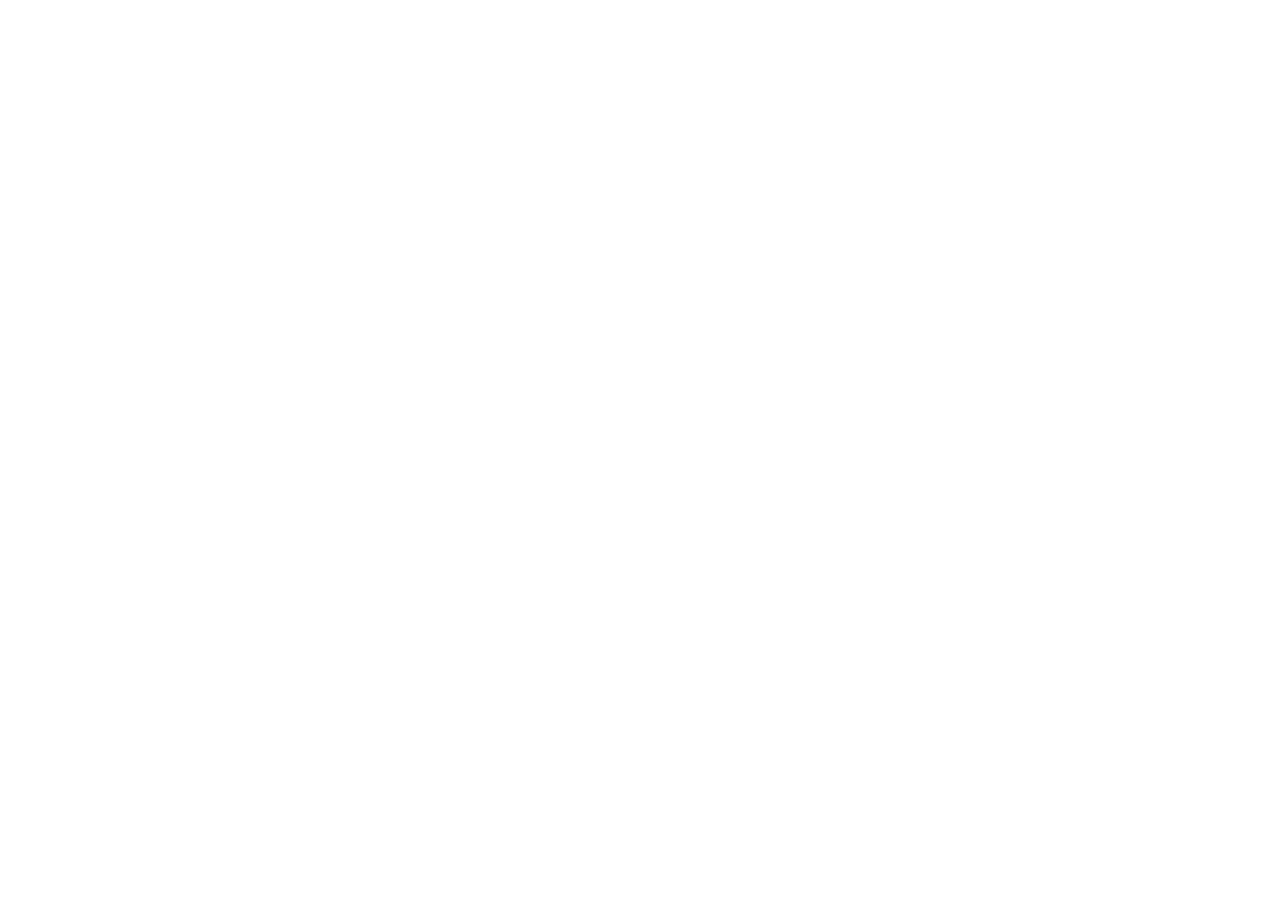
==== index.html @ e576ff28 "01-初始化" ====
<!DOCTYPE html>
<html lang="en">
<head>
    <meta charset="UTF-8">
    <meta name="viewport" content="width=device-width, initial-scale=1.0">
    <title>大事件后台首页</title>
</head>
<body>
    
</body>
</html>
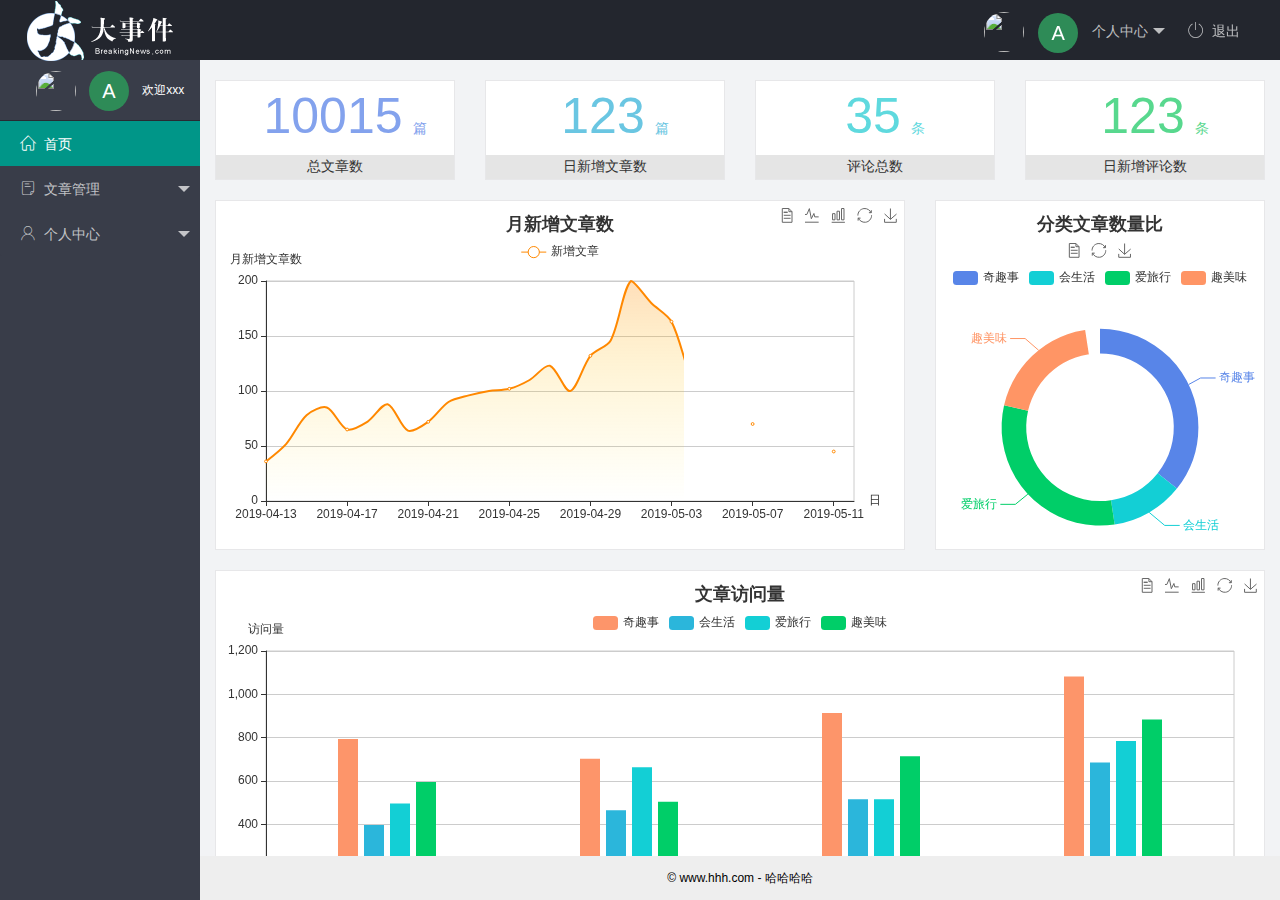
==== commit f216a925: "完成主页功能开发" ====
--- a/index.html
+++ b/index.html
@@ -4,8 +4,83 @@
     <meta charset="UTF-8">
     <meta name="viewport" content="width=device-width, initial-scale=1.0">
     <title>大事件后台首页</title>
+    <!-- 导入layui的样式表 -->
+    <link rel="stylesheet" href="/assets/lib/layui/css/layui.css">
+    <link rel="stylesheet" href="/assets/css/index.css">
+    <link rel="stylesheet" href="/assets/fonts/iconfont.css">
 </head>
-<body>
-    
+<body class="layui-layout-body">
+    <div class="layui-layout layui-layout-admin">
+        <div class="layui-header">
+            <div class="layui-logo">
+                <img src="/assets/images/logo.png" alt="">
+            </div>
+            <!-- 头部区域（可配合layui已有的水平导航） -->
+            <ul class="layui-nav layui-layout-right">
+                <li class="layui-nav-item">
+                    <a href="javascript:;" class="user">
+                        <img src="http://t.cn/RCzsdCq" class="layui-nav-img">
+                        <span class="text-avatar">A</span>
+                        个人中心
+                    </a>
+                    <dl class="layui-nav-child">
+                        <dd><a href="">基本资料</a></dd>
+                        <dd><a href="">更换头像</a></dd>
+                        <dd><a href="">重置密码</a></dd>
+                    </dl>
+                </li>
+                <li class="layui-nav-item"></span><a href="javascript:;" id="btnLogout"><span class="iconfont icon-tuichu"></span>退出</a></li>
+            </ul>
+        </div>
+        <div class="layui-side layui-bg-black">
+            <div class="layui-side-scroll">
+                <!-- 左侧导航区域（可配合layui已有的垂直导航） -->
+                  <div class="userinfo">
+                      <img src="http://t.cn/RCzsdCq" class="layui-nav-img">
+                       <span class="text-avatar">A</span>
+                      <span id="welcome">欢迎xxx</span>
+                  </div>
+                <ul class="layui-nav layui-nav-tree" lay-shrink="all">
+                    <li class="layui-nav-item layui-this"><a href="/home/dashboard.html" target="fm"><span
+                                class="iconfont icon-home"></span>首页</a></li>
+                    <li class="layui-nav-item">
+                        <a class="" href="javascript:;"><span class="iconfont icon-16"></span>文章管理</a>
+                        <dl class="layui-nav-child">
+                            <dd><a href="javascript:;"><i class="layui-icon layui-icon-list"></i>  文章类别</a></dd>
+                            <dd><a href="javascript:;"><i class="layui-icon layui-icon-table"></i> 文章列表</a></dd>
+                            <dd><a href="javascript:;"><i class="layui-icon layui-icon-file"></i> 发布文章</a></dd>
+                        </dl>
+                    </li>
+                    <li class="layui-nav-item">
+                        <a href="javascript:;"><span class="iconfont icon-user"></span>个人中心</a>
+                        <dl class="layui-nav-child">
+                            <dd><a href="javascript:;"><i class="layui-icon layui-icon-form"></i> 基本资料</a></dd>
+                            <dd><a href="javascript:;"><i class="layui-icon layui-icon-friends"></i> 更换头像</a></dd>
+                            <dd><a href="javascript:;"><i class="layui-icon layui-icon-password"></i> 重置密码</a></dd>
+                        </dl>
+                    </li>                   
+                </ul>
+            </div>
+        </div>
+        <div class="layui-body">
+            <!-- 内容主体区域 -->
+            
+            <iframe src="/home/dashboard.html" name="fm" frameborder="0"></iframe>
+            
+        </div>
+
+        <div class="layui-footer" >
+            <!-- 底部固定区域 -->
+            © www.hhh.com - 哈哈哈哈
+        </div>
+    </div>
+    <!-- 导入layui.js -->
+    <script src="/assets/lib/layui/layui.all.js"></script>
+    <!-- 导入jQuery -->
+    <script src="/assets/lib/jquery.js"></script>
+    <!-- 导入baseAPI -->
+    <script src="/assets/js/baseAPI.js"></script>
+    <!-- 导入index.js -->
+    <script src="/assets/js/index.js"></script>
 </body>
 </html>--- a/assets/lib/layui/css/layui.css
+++ b/assets/lib/layui/css/layui.css
@@ -0,0 +1,2 @@
+/** layui-v2.5.5 MIT License By https://www.layui.com */
+ .layui-inline,img{display:inline-block;vertical-align:middle}h1,h2,h3,h4,h5,h6{font-weight:400}.layui-edge,.layui-header,.layui-inline,.layui-main{position:relative}.layui-body,.layui-edge,.layui-elip{overflow:hidden}.layui-btn,.layui-edge,.layui-inline,img{vertical-align:middle}.layui-btn,.layui-disabled,.layui-icon,.layui-unselect{-moz-user-select:none;-webkit-user-select:none;-ms-user-select:none}.layui-elip,.layui-form-checkbox span,.layui-form-pane .layui-form-label{text-overflow:ellipsis;white-space:nowrap}.layui-breadcrumb,.layui-tree-btnGroup{visibility:hidden}blockquote,body,button,dd,div,dl,dt,form,h1,h2,h3,h4,h5,h6,input,li,ol,p,pre,td,textarea,th,ul{margin:0;padding:0;-webkit-tap-highlight-color:rgba(0,0,0,0)}a:active,a:hover{outline:0}img{border:none}li{list-style:none}table{border-collapse:collapse;border-spacing:0}h4,h5,h6{font-size:100%}button,input,optgroup,option,select,textarea{font-family:inherit;font-size:inherit;font-style:inherit;font-weight:inherit;outline:0}pre{white-space:pre-wrap;white-space:-moz-pre-wrap;white-space:-pre-wrap;white-space:-o-pre-wrap;word-wrap:break-word}body{line-height:24px;font:14px Helvetica Neue,Helvetica,PingFang SC,Tahoma,Arial,sans-serif}hr{height:1px;margin:10px 0;border:0;clear:both}a{color:#333;text-decoration:none}a:hover{color:#777}a cite{font-style:normal;*cursor:pointer}.layui-border-box,.layui-border-box *{box-sizing:border-box}.layui-box,.layui-box *{box-sizing:content-box}.layui-clear{clear:both;*zoom:1}.layui-clear:after{content:'\20';clear:both;*zoom:1;display:block;height:0}.layui-inline{*display:inline;*zoom:1}.layui-edge{display:inline-block;width:0;height:0;border-width:6px;border-style:dashed;border-color:transparent}.layui-edge-top{top:-4px;border-bottom-color:#999;border-bottom-style:solid}.layui-edge-right{border-left-color:#999;border-left-style:solid}.layui-edge-bottom{top:2px;border-top-color:#999;border-top-style:solid}.layui-edge-left{border-right-color:#999;border-right-style:solid}.layui-disabled,.layui-disabled:hover{color:#d2d2d2!important;cursor:not-allowed!important}.layui-circle{border-radius:100%}.layui-show{display:block!important}.layui-hide{display:none!important}@font-face{font-family:layui-icon;src:url(../font/iconfont.eot?v=250);src:url(../font/iconfont.eot?v=250#iefix) format('embedded-opentype'),url(../font/iconfont.woff2?v=250) format('woff2'),url(../font/iconfont.woff?v=250) format('woff'),url(../font/iconfont.ttf?v=250) format('truetype'),url(../font/iconfont.svg?v=250#layui-icon) format('svg')}.layui-icon{font-family:layui-icon!important;font-size:16px;font-style:normal;-webkit-font-smoothing:antialiased;-moz-osx-font-smoothing:grayscale}.layui-icon-reply-fill:before{content:"\e611"}.layui-icon-set-fill:before{content:"\e614"}.layui-icon-menu-fill:before{content:"\e60f"}.layui-icon-search:before{content:"\e615"}.layui-icon-share:before{content:"\e641"}.layui-icon-set-sm:before{content:"\e620"}.layui-icon-engine:before{content:"\e628"}.layui-icon-close:before{content:"\1006"}.layui-icon-close-fill:before{content:"\1007"}.layui-icon-chart-screen:before{content:"\e629"}.layui-icon-star:before{content:"\e600"}.layui-icon-circle-dot:before{content:"\e617"}.layui-icon-chat:before{content:"\e606"}.layui-icon-release:before{content:"\e609"}.layui-icon-list:before{content:"\e60a"}.layui-icon-chart:before{content:"\e62c"}.layui-icon-ok-circle:before{content:"\1005"}.layui-icon-layim-theme:before{content:"\e61b"}.layui-icon-table:before{content:"\e62d"}.layui-icon-right:before{content:"\e602"}.layui-icon-left:before{content:"\e603"}.layui-icon-cart-simple:before{content:"\e698"}.layui-icon-face-cry:before{content:"\e69c"}.layui-icon-face-smile:before{content:"\e6af"}.layui-icon-survey:before{content:"\e6b2"}.layui-icon-tree:before{content:"\e62e"}.layui-icon-upload-circle:before{content:"\e62f"}.layui-icon-add-circle:before{content:"\e61f"}.layui-icon-download-circle:before{content:"\e601"}.layui-icon-templeate-1:before{content:"\e630"}.layui-icon-util:before{content:"\e631"}.layui-icon-face-surprised:before{content:"\e664"}.layui-icon-edit:before{content:"\e642"}.layui-icon-speaker:before{content:"\e645"}.layui-icon-down:before{content:"\e61a"}.layui-icon-file:before{content:"\e621"}.layui-icon-layouts:before{content:"\e632"}.layui-icon-rate-half:before{content:"\e6c9"}.layui-icon-add-circle-fine:before{content:"\e608"}.layui-icon-prev-circle:before{content:"\e633"}.layui-icon-read:before{content:"\e705"}.layui-icon-404:before{content:"\e61c"}.layui-icon-carousel:before{content:"\e634"}.layui-icon-help:before{content:"\e607"}.layui-icon-code-circle:before{content:"\e635"}.layui-icon-water:before{content:"\e636"}.layui-icon-username:before{content:"\e66f"}.layui-icon-find-fill:before{content:"\e670"}.layui-icon-about:before{content:"\e60b"}.layui-icon-location:before{content:"\e715"}.layui-icon-up:before{content:"\e619"}.layui-icon-pause:before{content:"\e651"}.layui-icon-date:before{content:"\e637"}.layui-icon-layim-uploadfile:before{content:"\e61d"}.layui-icon-delete:before{content:"\e640"}.layui-icon-play:before{content:"\e652"}.layui-icon-top:before{content:"\e604"}.layui-icon-friends:before{content:"\e612"}.layui-icon-refresh-3:before{content:"\e9aa"}.layui-icon-ok:before{content:"\e605"}.layui-icon-layer:before{content:"\e638"}.layui-icon-face-smile-fine:before{content:"\e60c"}.layui-icon-dollar:before{content:"\e659"}.layui-icon-group:before{content:"\e613"}.layui-icon-layim-download:before{content:"\e61e"}.layui-icon-picture-fine:before{content:"\e60d"}.layui-icon-link:before{content:"\e64c"}.layui-icon-diamond:before{content:"\e735"}.layui-icon-log:before{content:"\e60e"}.layui-icon-rate-solid:before{content:"\e67a"}.layui-icon-fonts-del:before{content:"\e64f"}.layui-icon-unlink:before{content:"\e64d"}.layui-icon-fonts-clear:before{content:"\e639"}.layui-icon-triangle-r:before{content:"\e623"}.layui-icon-circle:before{content:"\e63f"}.layui-icon-radio:before{content:"\e643"}.layui-icon-align-center:before{content:"\e647"}.layui-icon-align-right:before{content:"\e648"}.layui-icon-align-left:before{content:"\e649"}.layui-icon-loading-1:before{content:"\e63e"}.layui-icon-return:before{content:"\e65c"}.layui-icon-fonts-strong:before{content:"\e62b"}.layui-icon-upload:before{content:"\e67c"}.layui-icon-dialogue:before{content:"\e63a"}.layui-icon-video:before{content:"\e6ed"}.layui-icon-headset:before{content:"\e6fc"}.layui-icon-cellphone-fine:before{content:"\e63b"}.layui-icon-add-1:before{content:"\e654"}.layui-icon-face-smile-b:before{content:"\e650"}.layui-icon-fonts-html:before{content:"\e64b"}.layui-icon-form:before{content:"\e63c"}.layui-icon-cart:before{content:"\e657"}.layui-icon-camera-fill:before{content:"\e65d"}.layui-icon-tabs:before{content:"\e62a"}.layui-icon-fonts-code:before{content:"\e64e"}.layui-icon-fire:before{content:"\e756"}.layui-icon-set:before{content:"\e716"}.layui-icon-fonts-u:before{content:"\e646"}.layui-icon-triangle-d:before{content:"\e625"}.layui-icon-tips:before{content:"\e702"}.layui-icon-picture:before{content:"\e64a"}.layui-icon-more-vertical:before{content:"\e671"}.layui-icon-flag:before{content:"\e66c"}.layui-icon-loading:before{content:"\e63d"}.layui-icon-fonts-i:before{content:"\e644"}.layui-icon-refresh-1:before{content:"\e666"}.layui-icon-rmb:before{content:"\e65e"}.layui-icon-home:before{content:"\e68e"}.layui-icon-user:before{content:"\e770"}.layui-icon-notice:before{content:"\e667"}.layui-icon-login-weibo:before{content:"\e675"}.layui-icon-voice:before{content:"\e688"}.layui-icon-upload-drag:before{content:"\e681"}.layui-icon-login-qq:before{content:"\e676"}.layui-icon-snowflake:before{content:"\e6b1"}.layui-icon-file-b:before{content:"\e655"}.layui-icon-template:before{content:"\e663"}.layui-icon-auz:before{content:"\e672"}.layui-icon-console:before{content:"\e665"}.layui-icon-app:before{content:"\e653"}.layui-icon-prev:before{content:"\e65a"}.layui-icon-website:before{content:"\e7ae"}.layui-icon-next:before{content:"\e65b"}.layui-icon-component:before{content:"\e857"}.layui-icon-more:before{content:"\e65f"}.layui-icon-login-wechat:before{content:"\e677"}.layui-icon-shrink-right:before{content:"\e668"}.layui-icon-spread-left:before{content:"\e66b"}.layui-icon-camera:before{content:"\e660"}.layui-icon-note:before{content:"\e66e"}.layui-icon-refresh:before{content:"\e669"}.layui-icon-female:before{content:"\e661"}.layui-icon-male:before{content:"\e662"}.layui-icon-password:before{content:"\e673"}.layui-icon-senior:before{content:"\e674"}.layui-icon-theme:before{content:"\e66a"}.layui-icon-tread:before{content:"\e6c5"}.layui-icon-praise:before{content:"\e6c6"}.layui-icon-star-fill:before{content:"\e658"}.layui-icon-rate:before{content:"\e67b"}.layui-icon-template-1:before{content:"\e656"}.layui-icon-vercode:before{content:"\e679"}.layui-icon-cellphone:before{content:"\e678"}.layui-icon-screen-full:before{content:"\e622"}.layui-icon-screen-restore:before{content:"\e758"}.layui-icon-cols:before{content:"\e610"}.layui-icon-export:before{content:"\e67d"}.layui-icon-print:before{content:"\e66d"}.layui-icon-slider:before{content:"\e714"}.layui-icon-addition:before{content:"\e624"}.layui-icon-subtraction:before{content:"\e67e"}.layui-icon-service:before{content:"\e626"}.layui-icon-transfer:before{content:"\e691"}.layui-main{width:1140px;margin:0 auto}.layui-header{z-index:1000;height:60px}.layui-header a:hover{transition:all .5s;-webkit-transition:all .5s}.layui-side{position:fixed;left:0;top:0;bottom:0;z-index:999;width:200px;overflow-x:hidden}.layui-side-scroll{position:relative;width:220px;height:100%;overflow-x:hidden}.layui-body{position:absolute;left:200px;right:0;top:0;bottom:0;z-index:998;width:auto;overflow-y:auto;box-sizing:border-box}.layui-layout-body{overflow:hidden}.layui-layout-admin .layui-header{background-color:#23262E}.layui-layout-admin .layui-side{top:60px;width:200px;overflow-x:hidden}.layui-layout-admin .layui-body{position:fixed;top:60px;bottom:44px}.layui-layout-admin .layui-main{width:auto;margin:0 15px}.layui-layout-admin .layui-footer{position:fixed;left:200px;right:0;bottom:0;height:44px;line-height:44px;padding:0 15px;background-color:#eee}.layui-layout-admin .layui-logo{position:absolute;left:0;top:0;width:200px;height:100%;line-height:60px;text-align:center;color:#009688;font-size:16px}.layui-layout-admin .layui-header .layui-nav{background:0 0}.layui-layout-left{position:absolute!important;left:200px;top:0}.layui-layout-right{position:absolute!important;right:0;top:0}.layui-container{position:relative;margin:0 auto;padding:0 15px;box-sizing:border-box}.layui-fluid{position:relative;margin:0 auto;padding:0 15px}.layui-row:after,.layui-row:before{content:'';display:block;clear:both}.layui-col-lg1,.layui-col-lg10,.layui-col-lg11,.layui-col-lg12,.layui-col-lg2,.layui-col-lg3,.layui-col-lg4,.layui-col-lg5,.layui-col-lg6,.layui-col-lg7,.layui-col-lg8,.layui-col-lg9,.layui-col-md1,.layui-col-md10,.layui-col-md11,.layui-col-md12,.layui-col-md2,.layui-col-md3,.layui-col-md4,.layui-col-md5,.layui-col-md6,.layui-col-md7,.layui-col-md8,.layui-col-md9,.layui-col-sm1,.layui-col-sm10,.layui-col-sm11,.layui-col-sm12,.layui-col-sm2,.layui-col-sm3,.layui-col-sm4,.layui-col-sm5,.layui-col-sm6,.layui-col-sm7,.layui-col-sm8,.layui-col-sm9,.layui-col-xs1,.layui-col-xs10,.layui-col-xs11,.layui-col-xs12,.layui-col-xs2,.layui-col-xs3,.layui-col-xs4,.layui-col-xs5,.layui-col-xs6,.layui-col-xs7,.layui-col-xs8,.layui-col-xs9{position:relative;display:block;box-sizing:border-box}.layui-col-xs1,.layui-col-xs10,.layui-col-xs11,.layui-col-xs12,.layui-col-xs2,.layui-col-xs3,.layui-col-xs4,.layui-col-xs5,.layui-col-xs6,.layui-col-xs7,.layui-col-xs8,.layui-col-xs9{float:left}.layui-col-xs1{width:8.33333333%}.layui-col-xs2{width:16.66666667%}.layui-col-xs3{width:25%}.layui-col-xs4{width:33.33333333%}.layui-col-xs5{width:41.66666667%}.layui-col-xs6{width:50%}.layui-col-xs7{width:58.33333333%}.layui-col-xs8{width:66.66666667%}.layui-col-xs9{width:75%}.layui-col-xs10{width:83.33333333%}.layui-col-xs11{width:91.66666667%}.layui-col-xs12{width:100%}.layui-col-xs-offset1{margin-left:8.33333333%}.layui-col-xs-offset2{margin-left:16.66666667%}.layui-col-xs-offset3{margin-left:25%}.layui-col-xs-offset4{margin-left:33.33333333%}.layui-col-xs-offset5{margin-left:41.66666667%}.layui-col-xs-offset6{margin-left:50%}.layui-col-xs-offset7{margin-left:58.33333333%}.layui-col-xs-offset8{margin-left:66.66666667%}.layui-col-xs-offset9{margin-left:75%}.layui-col-xs-offset10{margin-left:83.33333333%}.layui-col-xs-offset11{margin-left:91.66666667%}.layui-col-xs-offset12{margin-left:100%}@media screen and (max-width:768px){.layui-hide-xs{display:none!important}.layui-show-xs-block{display:block!important}.layui-show-xs-inline{display:inline!important}.layui-show-xs-inline-block{display:inline-block!important}}@media screen and (min-width:768px){.layui-container{width:750px}.layui-hide-sm{display:none!important}.layui-show-sm-block{display:block!important}.layui-show-sm-inline{display:inline!important}.layui-show-sm-inline-block{display:inline-block!important}.layui-col-sm1,.layui-col-sm10,.layui-col-sm11,.layui-col-sm12,.layui-col-sm2,.layui-col-sm3,.layui-col-sm4,.layui-col-sm5,.layui-col-sm6,.layui-col-sm7,.layui-col-sm8,.layui-col-sm9{float:left}.layui-col-sm1{width:8.33333333%}.layui-col-sm2{width:16.66666667%}.layui-col-sm3{width:25%}.layui-col-sm4{width:33.33333333%}.layui-col-sm5{width:41.66666667%}.layui-col-sm6{width:50%}.layui-col-sm7{width:58.33333333%}.layui-col-sm8{width:66.66666667%}.layui-col-sm9{width:75%}.layui-col-sm10{width:83.33333333%}.layui-col-sm11{width:91.66666667%}.layui-col-sm12{width:100%}.layui-col-sm-offset1{margin-left:8.33333333%}.layui-col-sm-offset2{margin-left:16.66666667%}.layui-col-sm-offset3{margin-left:25%}.layui-col-sm-offset4{margin-left:33.33333333%}.layui-col-sm-offset5{margin-left:41.66666667%}.layui-col-sm-offset6{margin-left:50%}.layui-col-sm-offset7{margin-left:58.33333333%}.layui-col-sm-offset8{margin-left:66.66666667%}.layui-col-sm-offset9{margin-left:75%}.layui-col-sm-offset10{margin-left:83.33333333%}.layui-col-sm-offset11{margin-left:91.66666667%}.layui-col-sm-offset12{margin-left:100%}}@media screen and (min-width:992px){.layui-container{width:970px}.layui-hide-md{display:none!important}.layui-show-md-block{display:block!important}.layui-show-md-inline{display:inline!important}.layui-show-md-inline-block{display:inline-block!important}.layui-col-md1,.layui-col-md10,.layui-col-md11,.layui-col-md12,.layui-col-md2,.layui-col-md3,.layui-col-md4,.layui-col-md5,.layui-col-md6,.layui-col-md7,.layui-col-md8,.layui-col-md9{float:left}.layui-col-md1{width:8.33333333%}.layui-col-md2{width:16.66666667%}.layui-col-md3{width:25%}.layui-col-md4{width:33.33333333%}.layui-col-md5{width:41.66666667%}.layui-col-md6{width:50%}.layui-col-md7{width:58.33333333%}.layui-col-md8{width:66.66666667%}.layui-col-md9{width:75%}.layui-col-md10{width:83.33333333%}.layui-col-md11{width:91.66666667%}.layui-col-md12{width:100%}.layui-col-md-offset1{margin-left:8.33333333%}.layui-col-md-offset2{margin-left:16.66666667%}.layui-col-md-offset3{margin-left:25%}.layui-col-md-offset4{margin-left:33.33333333%}.layui-col-md-offset5{margin-left:41.66666667%}.layui-col-md-offset6{margin-left:50%}.layui-col-md-offset7{margin-left:58.33333333%}.layui-col-md-offset8{margin-left:66.66666667%}.layui-col-md-offset9{margin-left:75%}.layui-col-md-offset10{margin-left:83.33333333%}.layui-col-md-offset11{margin-left:91.66666667%}.layui-col-md-offset12{margin-left:100%}}@media screen and (min-width:1200px){.layui-container{width:1170px}.layui-hide-lg{display:none!important}.layui-show-lg-block{display:block!important}.layui-show-lg-inline{display:inline!important}.layui-show-lg-inline-block{display:inline-block!important}.layui-col-lg1,.layui-col-lg10,.layui-col-lg11,.layui-col-lg12,.layui-col-lg2,.layui-col-lg3,.layui-col-lg4,.layui-col-lg5,.layui-col-lg6,.layui-col-lg7,.layui-col-lg8,.layui-col-lg9{float:left}.layui-col-lg1{width:8.33333333%}.layui-col-lg2{width:16.66666667%}.layui-col-lg3{width:25%}.layui-col-lg4{width:33.33333333%}.layui-col-lg5{width:41.66666667%}.layui-col-lg6{width:50%}.layui-col-lg7{width:58.33333333%}.layui-col-lg8{width:66.66666667%}.layui-col-lg9{width:75%}.layui-col-lg10{width:83.33333333%}.layui-col-lg11{width:91.66666667%}.layui-col-lg12{width:100%}.layui-col-lg-offset1{margin-left:8.33333333%}.layui-col-lg-offset2{margin-left:16.66666667%}.layui-col-lg-offset3{margin-left:25%}.layui-col-lg-offset4{margin-left:33.33333333%}.layui-col-lg-offset5{margin-left:41.66666667%}.layui-col-lg-offset6{margin-left:50%}.layui-col-lg-offset7{margin-left:58.33333333%}.layui-col-lg-offset8{margin-left:66.66666667%}.layui-col-lg-offset9{margin-left:75%}.layui-col-lg-offset10{margin-left:83.33333333%}.layui-col-lg-offset11{margin-left:91.66666667%}.layui-col-lg-offset12{margin-left:100%}}.layui-col-space1{margin:-.5px}.layui-col-space1>*{padding:.5px}.layui-col-space3{margin:-1.5px}.layui-col-space3>*{padding:1.5px}.layui-col-space5{margin:-2.5px}.layui-col-space5>*{padding:2.5px}.layui-col-space8{margin:-3.5px}.layui-col-space8>*{padding:3.5px}.layui-col-space10{margin:-5px}.layui-col-space10>*{padding:5px}.layui-col-space12{margin:-6px}.layui-col-space12>*{padding:6px}.layui-col-space15{margin:-7.5px}.layui-col-space15>*{padding:7.5px}.layui-col-space18{margin:-9px}.layui-col-space18>*{padding:9px}.layui-col-space20{margin:-10px}.layui-col-space20>*{padding:10px}.layui-col-space22{margin:-11px}.layui-col-space22>*{padding:11px}.layui-col-space25{margin:-12.5px}.layui-col-space25>*{padding:12.5px}.layui-col-space30{margin:-15px}.layui-col-space30>*{padding:15px}.layui-btn,.layui-input,.layui-select,.layui-textarea,.layui-upload-button{outline:0;-webkit-appearance:none;transition:all .3s;-webkit-transition:all .3s;box-sizing:border-box}.layui-elem-quote{margin-bottom:10px;padding:15px;line-height:22px;border-left:5px solid #009688;border-radius:0 2px 2px 0;background-color:#f2f2f2}.layui-quote-nm{border-style:solid;border-width:1px 1px 1px 5px;background:0 0}.layui-elem-field{margin-bottom:10px;padding:0;border-width:1px;border-style:solid}.layui-elem-field legend{margin-left:20px;padding:0 10px;font-size:20px;font-weight:300}.layui-field-title{margin:10px 0 20px;border-width:1px 0 0}.layui-field-box{padding:10px 15px}.layui-field-title .layui-field-box{padding:10px 0}.layui-progress{position:relative;height:6px;border-radius:20px;background-color:#e2e2e2}.layui-progress-bar{position:absolute;left:0;top:0;width:0;max-width:100%;height:6px;border-radius:20px;text-align:right;background-color:#5FB878;transition:all .3s;-webkit-transition:all .3s}.layui-progress-big,.layui-progress-big .layui-progress-bar{height:18px;line-height:18px}.layui-progress-text{position:relative;top:-20px;line-height:18px;font-size:12px;color:#666}.layui-progress-big .layui-progress-text{position:static;padding:0 10px;color:#fff}.layui-collapse{border-width:1px;border-style:solid;border-radius:2px}.layui-colla-content,.layui-colla-item{border-top-width:1px;border-top-style:solid}.layui-colla-item:first-child{border-top:none}.layui-colla-title{position:relative;height:42px;line-height:42px;padding:0 15px 0 35px;color:#333;background-color:#f2f2f2;cursor:pointer;font-size:14px;overflow:hidden}.layui-colla-content{display:none;padding:10px 15px;line-height:22px;color:#666}.layui-colla-icon{position:absolute;left:15px;top:0;font-size:14px}.layui-card{margin-bottom:15px;border-radius:2px;background-color:#fff;box-shadow:0 1px 2px 0 rgba(0,0,0,.05)}.layui-card:last-child{margin-bottom:0}.layui-card-header{position:relative;height:42px;line-height:42px;padding:0 15px;border-bottom:1px solid #f6f6f6;color:#333;border-radius:2px 2px 0 0;font-size:14px}.layui-bg-black,.layui-bg-blue,.layui-bg-cyan,.layui-bg-green,.layui-bg-orange,.layui-bg-red{color:#fff!important}.layui-card-body{position:relative;padding:10px 15px;line-height:24px}.layui-card-body[pad15]{padding:15px}.layui-card-body[pad20]{padding:20px}.layui-card-body .layui-table{margin:5px 0}.layui-card .layui-tab{margin:0}.layui-panel-window{position:relative;padding:15px;border-radius:0;border-top:5px solid #E6E6E6;background-color:#fff}.layui-auxiliar-moving{position:fixed;left:0;right:0;top:0;bottom:0;width:100%;height:100%;background:0 0;z-index:9999999999}.layui-form-label,.layui-form-mid,.layui-form-select,.layui-input-block,.layui-input-inline,.layui-textarea{position:relative}.layui-bg-red{background-color:#FF5722!important}.layui-bg-orange{background-color:#FFB800!important}.layui-bg-green{background-color:#009688!important}.layui-bg-cyan{background-color:#2F4056!important}.layui-bg-blue{background-color:#1E9FFF!important}.layui-bg-black{background-color:#393D49!important}.layui-bg-gray{background-color:#eee!important;color:#666!important}.layui-badge-rim,.layui-colla-content,.layui-colla-item,.layui-collapse,.layui-elem-field,.layui-form-pane .layui-form-item[pane],.layui-form-pane .layui-form-label,.layui-input,.layui-layedit,.layui-layedit-tool,.layui-quote-nm,.layui-select,.layui-tab-bar,.layui-tab-card,.layui-tab-title,.layui-tab-title .layui-this:after,.layui-textarea{border-color:#e6e6e6}.layui-timeline-item:before,hr{background-color:#e6e6e6}.layui-text{line-height:22px;font-size:14px;color:#666}.layui-text h1,.layui-text h2,.layui-text h3{font-weight:500;color:#333}.layui-text h1{font-size:30px}.layui-text h2{font-size:24px}.layui-text h3{font-size:18px}.layui-text a:not(.layui-btn){color:#01AAED}.layui-text a:not(.layui-btn):hover{text-decoration:underline}.layui-text ul{padding:5px 0 5px 15px}.layui-text ul li{margin-top:5px;list-style-type:disc}.layui-text em,.layui-word-aux{color:#999!important;padding:0 5px!important}.layui-btn{display:inline-block;height:38px;line-height:38px;padding:0 18px;background-color:#009688;color:#fff;white-space:nowrap;text-align:center;font-size:14px;border:none;border-radius:2px;cursor:pointer}.layui-btn:hover{opacity:.8;filter:alpha(opacity=80);color:#fff}.layui-btn:active{opacity:1;filter:alpha(opacity=100)}.layui-btn+.layui-btn{margin-left:10px}.layui-btn-container{font-size:0}.layui-btn-container .layui-btn{margin-right:10px;margin-bottom:10px}.layui-btn-container .layui-btn+.layui-btn{margin-left:0}.layui-table .layui-btn-container .layui-btn{margin-bottom:9px}.layui-btn-radius{border-radius:100px}.layui-btn .layui-icon{margin-right:3px;font-size:18px;vertical-align:bottom;vertical-align:middle\9}.layui-btn-primary{border:1px solid #C9C9C9;background-color:#fff;color:#555}.layui-btn-primary:hover{border-color:#009688;color:#333}.layui-btn-normal{background-color:#1E9FFF}.layui-btn-warm{background-color:#FFB800}.layui-btn-danger{background-color:#FF5722}.layui-btn-checked{background-color:#5FB878}.layui-btn-disabled,.layui-btn-disabled:active,.layui-btn-disabled:hover{border:1px solid #e6e6e6;background-color:#FBFBFB;color:#C9C9C9;cursor:not-allowed;opacity:1}.layui-btn-lg{height:44px;line-height:44px;padding:0 25px;font-size:16px}.layui-btn-sm{height:30px;line-height:30px;padding:0 10px;font-size:12px}.layui-btn-sm i{font-size:16px!important}.layui-btn-xs{height:22px;line-height:22px;padding:0 5px;font-size:12px}.layui-btn-xs i{font-size:14px!important}.layui-btn-group{display:inline-block;vertical-align:middle;font-size:0}.layui-btn-group .layui-btn{margin-left:0!important;margin-right:0!important;border-left:1px solid rgba(255,255,255,.5);border-radius:0}.layui-btn-group .layui-btn-primary{border-left:none}.layui-btn-group .layui-btn-primary:hover{border-color:#C9C9C9;color:#009688}.layui-btn-group .layui-btn:first-child{border-left:none;border-radius:2px 0 0 2px}.layui-btn-group .layui-btn-primary:first-child{border-left:1px solid #c9c9c9}.layui-btn-group .layui-btn:last-child{border-radius:0 2px 2px 0}.layui-btn-group .layui-btn+.layui-btn{margin-left:0}.layui-btn-group+.layui-btn-group{margin-left:10px}.layui-btn-fluid{width:100%}.layui-input,.layui-select,.layui-textarea{height:38px;line-height:1.3;line-height:38px\9;border-width:1px;border-style:solid;background-color:#fff;border-radius:2px}.layui-input::-webkit-input-placeholder,.layui-select::-webkit-input-placeholder,.layui-textarea::-webkit-input-placeholder{line-height:1.3}.layui-input,.layui-textarea{display:block;width:100%;padding-left:10px}.layui-input:hover,.layui-textarea:hover{border-color:#D2D2D2!important}.layui-input:focus,.layui-textarea:focus{border-color:#C9C9C9!important}.layui-textarea{min-height:100px;height:auto;line-height:20px;padding:6px 10px;resize:vertical}.layui-select{padding:0 10px}.layui-form input[type=checkbox],.layui-form input[type=radio],.layui-form select{display:none}.layui-form [lay-ignore]{display:initial}.layui-form-item{margin-bottom:15px;clear:both;*zoom:1}.layui-form-item:after{content:'\20';clear:both;*zoom:1;display:block;height:0}.layui-form-label{float:left;display:block;padding:9px 15px;width:80px;font-weight:400;line-height:20px;text-align:right}.layui-form-label-col{display:block;float:none;padding:9px 0;line-height:20px;text-align:left}.layui-form-item .layui-inline{margin-bottom:5px;margin-right:10px}.layui-input-block{margin-left:110px;min-height:36px}.layui-input-inline{display:inline-block;vertical-align:middle}.layui-form-item .layui-input-inline{float:left;width:190px;margin-right:10px}.layui-form-text .layui-input-inline{width:auto}.layui-form-mid{float:left;display:block;padding:9px 0!important;line-height:20px;margin-right:10px}.layui-form-danger+.layui-form-select .layui-input,.layui-form-danger:focus{border-color:#FF5722!important}.layui-form-select .layui-input{padding-right:30px;cursor:pointer}.layui-form-select .layui-edge{position:absolute;right:10px;top:50%;margin-top:-3px;cursor:pointer;border-width:6px;border-top-color:#c2c2c2;border-top-style:solid;transition:all .3s;-webkit-transition:all .3s}.layui-form-select dl{display:none;position:absolute;left:0;top:42px;padding:5px 0;z-index:899;min-width:100%;border:1px solid #d2d2d2;max-height:300px;overflow-y:auto;background-color:#fff;border-radius:2px;box-shadow:0 2px 4px rgba(0,0,0,.12);box-sizing:border-box}.layui-form-select dl dd,.layui-form-select dl dt{padding:0 10px;line-height:36px;white-space:nowrap;overflow:hidden;text-overflow:ellipsis}.layui-form-select dl dt{font-size:12px;color:#999}.layui-form-select dl dd{cursor:pointer}.layui-form-select dl dd:hover{background-color:#f2f2f2;-webkit-transition:.5s all;transition:.5s all}.layui-form-select .layui-select-group dd{padding-left:20px}.layui-form-select dl dd.layui-select-tips{padding-left:10px!important;color:#999}.layui-form-select dl dd.layui-this{background-color:#5FB878;color:#fff}.layui-form-checkbox,.layui-form-select dl dd.layui-disabled{background-color:#fff}.layui-form-selected dl{display:block}.layui-form-checkbox,.layui-form-checkbox *,.layui-form-switch{display:inline-block;vertical-align:middle}.layui-form-selected .layui-edge{margin-top:-9px;-webkit-transform:rotate(180deg);transform:rotate(180deg);margin-top:-3px\9}:root .layui-form-selected .layui-edge{margin-top:-9px\0/IE9}.layui-form-selectup dl{top:auto;bottom:42px}.layui-select-none{margin:5px 0;text-align:center;color:#999}.layui-select-disabled .layui-disabled{border-color:#eee!important}.layui-select-disabled .layui-edge{border-top-color:#d2d2d2}.layui-form-checkbox{position:relative;height:30px;line-height:30px;margin-right:10px;padding-right:30px;cursor:pointer;font-size:0;-webkit-transition:.1s linear;transition:.1s linear;box-sizing:border-box}.layui-form-checkbox span{padding:0 10px;height:100%;font-size:14px;border-radius:2px 0 0 2px;background-color:#d2d2d2;color:#fff;overflow:hidden}.layui-form-checkbox:hover span{background-color:#c2c2c2}.layui-form-checkbox i{position:absolute;right:0;top:0;width:30px;height:28px;border:1px solid #d2d2d2;border-left:none;border-radius:0 2px 2px 0;color:#fff;font-size:20px;text-align:center}.layui-form-checkbox:hover i{border-color:#c2c2c2;color:#c2c2c2}.layui-form-checked,.layui-form-checked:hover{border-color:#5FB878}.layui-form-checked span,.layui-form-checked:hover span{background-color:#5FB878}.layui-form-checked i,.layui-form-checked:hover i{color:#5FB878}.layui-form-item .layui-form-checkbox{margin-top:4px}.layui-form-checkbox[lay-skin=primary]{height:auto!important;line-height:normal!important;min-width:18px;min-height:18px;border:none!important;margin-right:0;padding-left:28px;padding-right:0;background:0 0}.layui-form-checkbox[lay-skin=primary] span{padding-left:0;padding-right:15px;line-height:18px;background:0 0;color:#666}.layui-form-checkbox[lay-skin=primary] i{right:auto;left:0;width:16px;height:16px;line-height:16px;border:1px solid #d2d2d2;font-size:12px;border-radius:2px;background-color:#fff;-webkit-transition:.1s linear;transition:.1s linear}.layui-form-checkbox[lay-skin=primary]:hover i{border-color:#5FB878;color:#fff}.layui-form-checked[lay-skin=primary] i{border-color:#5FB878!important;background-color:#5FB878;color:#fff}.layui-checkbox-disbaled[lay-skin=primary] span{background:0 0!important;color:#c2c2c2}.layui-checkbox-disbaled[lay-skin=primary]:hover i{border-color:#d2d2d2}.layui-form-item .layui-form-checkbox[lay-skin=primary]{margin-top:10px}.layui-form-switch{position:relative;height:22px;line-height:22px;min-width:35px;padding:0 5px;margin-top:8px;border:1px solid #d2d2d2;border-radius:20px;cursor:pointer;background-color:#fff;-webkit-transition:.1s linear;transition:.1s linear}.layui-form-switch i{position:absolute;left:5px;top:3px;width:16px;height:16px;border-radius:20px;background-color:#d2d2d2;-webkit-transition:.1s linear;transition:.1s linear}.layui-form-switch em{position:relative;top:0;width:25px;margin-left:21px;padding:0!important;text-align:center!important;color:#999!important;font-style:normal!important;font-size:12px}.layui-form-onswitch{border-color:#5FB878;background-color:#5FB878}.layui-checkbox-disbaled,.layui-checkbox-disbaled i{border-color:#e2e2e2!important}.layui-form-onswitch i{left:100%;margin-left:-21px;background-color:#fff}.layui-form-onswitch em{margin-left:5px;margin-right:21px;color:#fff!important}.layui-checkbox-disbaled span{background-color:#e2e2e2!important}.layui-checkbox-disbaled:hover i{color:#fff!important}[lay-radio]{display:none}.layui-form-radio,.layui-form-radio *{display:inline-block;vertical-align:middle}.layui-form-radio{line-height:28px;margin:6px 10px 0 0;padding-right:10px;cursor:pointer;font-size:0}.layui-form-radio *{font-size:14px}.layui-form-radio>i{margin-right:8px;font-size:22px;color:#c2c2c2}.layui-form-radio>i:hover,.layui-form-radioed>i{color:#5FB878}.layui-radio-disbaled>i{color:#e2e2e2!important}.layui-form-pane .layui-form-label{width:110px;padding:8px 15px;height:38px;line-height:20px;border-width:1px;border-style:solid;border-radius:2px 0 0 2px;text-align:center;background-color:#FBFBFB;overflow:hidden;box-sizing:border-box}.layui-form-pane .layui-input-inline{margin-left:-1px}.layui-form-pane .layui-input-block{margin-left:110px;left:-1px}.layui-form-pane .layui-input{border-radius:0 2px 2px 0}.layui-form-pane .layui-form-text .layui-form-label{float:none;width:100%;border-radius:2px;box-sizing:border-box;text-align:left}.layui-form-pane .layui-form-text .layui-input-inline{display:block;margin:0;top:-1px;clear:both}.layui-form-pane .layui-form-text .layui-input-block{margin:0;left:0;top:-1px}.layui-form-pane .layui-form-text .layui-textarea{min-height:100px;border-radius:0 0 2px 2px}.layui-form-pane .layui-form-checkbox{margin:4px 0 4px 10px}.layui-form-pane .layui-form-radio,.layui-form-pane .layui-form-switch{margin-top:6px;margin-left:10px}.layui-form-pane .layui-form-item[pane]{position:relative;border-width:1px;border-style:solid}.layui-form-pane .layui-form-item[pane] .layui-form-label{position:absolute;left:0;top:0;height:100%;border-width:0 1px 0 0}.layui-form-pane .layui-form-item[pane] .layui-input-inline{margin-left:110px}@media screen and (max-width:450px){.layui-form-item .layui-form-label{text-overflow:ellipsis;overflow:hidden;white-space:nowrap}.layui-form-item .layui-inline{display:block;margin-right:0;margin-bottom:20px;clear:both}.layui-form-item .layui-inline:after{content:'\20';clear:both;display:block;height:0}.layui-form-item .layui-input-inline{display:block;float:none;left:-3px;width:auto;margin:0 0 10px 112px}.layui-form-item .layui-input-inline+.layui-form-mid{margin-left:110px;top:-5px;padding:0}.layui-form-item .layui-form-checkbox{margin-right:5px;margin-bottom:5px}}.layui-layedit{border-width:1px;border-style:solid;border-radius:2px}.layui-layedit-tool{padding:3px 5px;border-bottom-width:1px;border-bottom-style:solid;font-size:0}.layedit-tool-fixed{position:fixed;top:0;border-top:1px solid #e2e2e2}.layui-layedit-tool .layedit-tool-mid,.layui-layedit-tool .layui-icon{display:inline-block;vertical-align:middle;text-align:center;font-size:14px}.layui-layedit-tool .layui-icon{position:relative;width:32px;height:30px;line-height:30px;margin:3px 5px;color:#777;cursor:pointer;border-radius:2px}.layui-layedit-tool .layui-icon:hover{color:#393D49}.layui-layedit-tool .layui-icon:active{color:#000}.layui-layedit-tool .layedit-tool-active{background-color:#e2e2e2;color:#000}.layui-layedit-tool .layui-disabled,.layui-layedit-tool .layui-disabled:hover{color:#d2d2d2;cursor:not-allowed}.layui-layedit-tool .layedit-tool-mid{width:1px;height:18px;margin:0 10px;background-color:#d2d2d2}.layedit-tool-html{width:50px!important;font-size:30px!important}.layedit-tool-b,.layedit-tool-code,.layedit-tool-help{font-size:16px!important}.layedit-tool-d,.layedit-tool-face,.layedit-tool-image,.layedit-tool-unlink{font-size:18px!important}.layedit-tool-image input{position:absolute;font-size:0;left:0;top:0;width:100%;height:100%;opacity:.01;filter:Alpha(opacity=1);cursor:pointer}.layui-layedit-iframe iframe{display:block;width:100%}#LAY_layedit_code{overflow:hidden}.layui-laypage{display:inline-block;*display:inline;*zoom:1;vertical-align:middle;margin:10px 0;font-size:0}.layui-laypage>a:first-child,.layui-laypage>a:first-child em{border-radius:2px 0 0 2px}.layui-laypage>a:last-child,.layui-laypage>a:last-child em{border-radius:0 2px 2px 0}.layui-laypage>:first-child{margin-left:0!important}.layui-laypage>:last-child{margin-right:0!important}.layui-laypage a,.layui-laypage button,.layui-laypage input,.layui-laypage select,.layui-laypage span{border:1px solid #e2e2e2}.layui-laypage a,.layui-laypage span{display:inline-block;*display:inline;*zoom:1;vertical-align:middle;padding:0 15px;height:28px;line-height:28px;margin:0 -1px 5px 0;background-color:#fff;color:#333;font-size:12px}.layui-flow-more a *,.layui-laypage input,.layui-table-view select[lay-ignore]{display:inline-block}.layui-laypage a:hover{color:#009688}.layui-laypage em{font-style:normal}.layui-laypage .layui-laypage-spr{color:#999;font-weight:700}.layui-laypage a{text-decoration:none}.layui-laypage .layui-laypage-curr{position:relative}.layui-laypage .layui-laypage-curr em{position:relative;color:#fff}.layui-laypage .layui-laypage-curr .layui-laypage-em{position:absolute;left:-1px;top:-1px;padding:1px;width:100%;height:100%;background-color:#009688}.layui-laypage-em{border-radius:2px}.layui-laypage-next em,.layui-laypage-prev em{font-family:Sim sun;font-size:16px}.layui-laypage .layui-laypage-count,.layui-laypage .layui-laypage-limits,.layui-laypage .layui-laypage-refresh,.layui-laypage .layui-laypage-skip{margin-left:10px;margin-right:10px;padding:0;border:none}.layui-laypage .layui-laypage-limits,.layui-laypage .layui-laypage-refresh{vertical-align:top}.layui-laypage .layui-laypage-refresh i{font-size:18px;cursor:pointer}.layui-laypage select{height:22px;padding:3px;border-radius:2px;cursor:pointer}.layui-laypage .layui-laypage-skip{height:30px;line-height:30px;color:#999}.layui-laypage button,.layui-laypage input{height:30px;line-height:30px;border-radius:2px;vertical-align:top;background-color:#fff;box-sizing:border-box}.layui-laypage input{width:40px;margin:0 10px;padding:0 3px;text-align:center}.layui-laypage input:focus,.layui-laypage select:focus{border-color:#009688!important}.layui-laypage button{margin-left:10px;padding:0 10px;cursor:pointer}.layui-table,.layui-table-view{margin:10px 0}.layui-flow-more{margin:10px 0;text-align:center;color:#999;font-size:14px}.layui-flow-more a{height:32px;line-height:32px}.layui-flow-more a *{vertical-align:top}.layui-flow-more a cite{padding:0 20px;border-radius:3px;background-color:#eee;color:#333;font-style:normal}.layui-flow-more a cite:hover{opacity:.8}.layui-flow-more a i{font-size:30px;color:#737383}.layui-table{width:100%;background-color:#fff;color:#666}.layui-table tr{transition:all .3s;-webkit-transition:all .3s}.layui-table th{text-align:left;font-weight:400}.layui-table tbody tr:hover,.layui-table thead tr,.layui-table-click,.layui-table-header,.layui-table-hover,.layui-table-mend,.layui-table-patch,.layui-table-tool,.layui-table-total,.layui-table-total tr,.layui-table[lay-even] tr:nth-child(even){background-color:#f2f2f2}.layui-table td,.layui-table th,.layui-table-col-set,.layui-table-fixed-r,.layui-table-grid-down,.layui-table-header,.layui-table-page,.layui-table-tips-main,.layui-table-tool,.layui-table-total,.layui-table-view,.layui-table[lay-skin=line],.layui-table[lay-skin=row]{border-width:1px;border-style:solid;border-color:#e6e6e6}.layui-table td,.layui-table th{position:relative;padding:9px 15px;min-height:20px;line-height:20px;font-size:14px}.layui-table[lay-skin=line] td,.layui-table[lay-skin=line] th{border-width:0 0 1px}.layui-table[lay-skin=row] td,.layui-table[lay-skin=row] th{border-width:0 1px 0 0}.layui-table[lay-skin=nob] td,.layui-table[lay-skin=nob] th{border:none}.layui-table img{max-width:100px}.layui-table[lay-size=lg] td,.layui-table[lay-size=lg] th{padding:15px 30px}.layui-table-view .layui-table[lay-size=lg] .layui-table-cell{height:40px;line-height:40px}.layui-table[lay-size=sm] td,.layui-table[lay-size=sm] th{font-size:12px;padding:5px 10px}.layui-table-view .layui-table[lay-size=sm] .layui-table-cell{height:20px;line-height:20px}.layui-table[lay-data]{display:none}.layui-table-box{position:relative;overflow:hidden}.layui-table-view .layui-table{position:relative;width:auto;margin:0}.layui-table-view .layui-table[lay-skin=line]{border-width:0 1px 0 0}.layui-table-view .layui-table[lay-skin=row]{border-width:0 0 1px}.layui-table-view .layui-table td,.layui-table-view .layui-table th{padding:5px 0;border-top:none;border-left:none}.layui-table-view .layui-table th.layui-unselect .layui-table-cell span{cursor:pointer}.layui-table-view .layui-table td{cursor:default}.layui-table-view .layui-table td[data-edit=text]{cursor:text}.layui-table-view .layui-form-checkbox[lay-skin=primary] i{width:18px;height:18px}.layui-table-view .layui-form-radio{line-height:0;padding:0}.layui-table-view .layui-form-radio>i{margin:0;font-size:20px}.layui-table-init{position:absolute;left:0;top:0;width:100%;height:100%;text-align:center;z-index:110}.layui-table-init .layui-icon{position:absolute;left:50%;top:50%;margin:-15px 0 0 -15px;font-size:30px;color:#c2c2c2}.layui-table-header{border-width:0 0 1px;overflow:hidden}.layui-table-header .layui-table{margin-bottom:-1px}.layui-table-tool .layui-inline[lay-event]{position:relative;width:26px;height:26px;padding:5px;line-height:16px;margin-right:10px;text-align:center;color:#333;border:1px solid #ccc;cursor:pointer;-webkit-transition:.5s all;transition:.5s all}.layui-table-tool .layui-inline[lay-event]:hover{border:1px solid #999}.layui-table-tool-temp{padding-right:120px}.layui-table-tool-self{position:absolute;right:17px;top:10px}.layui-table-tool .layui-table-tool-self .layui-inline[lay-event]{margin:0 0 0 10px}.layui-table-tool-panel{position:absolute;top:29px;left:-1px;padding:5px 0;min-width:150px;min-height:40px;border:1px solid #d2d2d2;text-align:left;overflow-y:auto;background-color:#fff;box-shadow:0 2px 4px rgba(0,0,0,.12)}.layui-table-cell,.layui-table-tool-panel li{overflow:hidden;text-overflow:ellipsis;white-space:nowrap}.layui-table-tool-panel li{padding:0 10px;line-height:30px;-webkit-transition:.5s all;transition:.5s all}.layui-table-tool-panel li .layui-form-checkbox[lay-skin=primary]{width:100%;padding-left:28px}.layui-table-tool-panel li:hover{background-color:#f2f2f2}.layui-table-tool-panel li .layui-form-checkbox[lay-skin=primary] i{position:absolute;left:0;top:0}.layui-table-tool-panel li .layui-form-checkbox[lay-skin=primary] span{padding:0}.layui-table-tool .layui-table-tool-self .layui-table-tool-panel{left:auto;right:-1px}.layui-table-col-set{position:absolute;right:0;top:0;width:20px;height:100%;border-width:0 0 0 1px;background-color:#fff}.layui-table-sort{width:10px;height:20px;margin-left:5px;cursor:pointer!important}.layui-table-sort .layui-edge{position:absolute;left:5px;border-width:5px}.layui-table-sort .layui-table-sort-asc{top:3px;border-top:none;border-bottom-style:solid;border-bottom-color:#b2b2b2}.layui-table-sort .layui-table-sort-asc:hover{border-bottom-color:#666}.layui-table-sort .layui-table-sort-desc{bottom:5px;border-bottom:none;border-top-style:solid;border-top-color:#b2b2b2}.layui-table-sort .layui-table-sort-desc:hover{border-top-color:#666}.layui-table-sort[lay-sort=asc] .layui-table-sort-asc{border-bottom-color:#000}.layui-table-sort[lay-sort=desc] .layui-table-sort-desc{border-top-color:#000}.layui-table-cell{height:28px;line-height:28px;padding:0 15px;position:relative;box-sizing:border-box}.layui-table-cell .layui-form-checkbox[lay-skin=primary]{top:-1px;padding:0}.layui-table-cell .layui-table-link{color:#01AAED}.laytable-cell-checkbox,.laytable-cell-numbers,.laytable-cell-radio,.laytable-cell-space{padding:0;text-align:center}.layui-table-body{position:relative;overflow:auto;margin-right:-1px;margin-bottom:-1px}.layui-table-body .layui-none{line-height:26px;padding:15px;text-align:center;color:#999}.layui-table-fixed{position:absolute;left:0;top:0;z-index:101}.layui-table-fixed .layui-table-body{overflow:hidden}.layui-table-fixed-l{box-shadow:0 -1px 8px rgba(0,0,0,.08)}.layui-table-fixed-r{left:auto;right:-1px;border-width:0 0 0 1px;box-shadow:-1px 0 8px rgba(0,0,0,.08)}.layui-table-fixed-r .layui-table-header{position:relative;overflow:visible}.layui-table-mend{position:absolute;right:-49px;top:0;height:100%;width:50px}.layui-table-tool{position:relative;z-index:890;width:100%;min-height:50px;line-height:30px;padding:10px 15px;border-width:0 0 1px}.layui-table-tool .layui-btn-container{margin-bottom:-10px}.layui-table-page,.layui-table-total{border-width:1px 0 0;margin-bottom:-1px;overflow:hidden}.layui-table-page{position:relative;width:100%;padding:7px 7px 0;height:41px;font-size:12px;white-space:nowrap}.layui-table-page>div{height:26px}.layui-table-page .layui-laypage{margin:0}.layui-table-page .layui-laypage a,.layui-table-page .layui-laypage span{height:26px;line-height:26px;margin-bottom:10px;border:none;background:0 0}.layui-table-page .layui-laypage a,.layui-table-page .layui-laypage span.layui-laypage-curr{padding:0 12px}.layui-table-page .layui-laypage span{margin-left:0;padding:0}.layui-table-page .layui-laypage .layui-laypage-prev{margin-left:-7px!important}.layui-table-page .layui-laypage .layui-laypage-curr .layui-laypage-em{left:0;top:0;padding:0}.layui-table-page .layui-laypage button,.layui-table-page .layui-laypage input{height:26px;line-height:26px}.layui-table-page .layui-laypage input{width:40px}.layui-table-page .layui-laypage button{padding:0 10px}.layui-table-page select{height:18px}.layui-table-patch .layui-table-cell{padding:0;width:30px}.layui-table-edit{position:absolute;left:0;top:0;width:100%;height:100%;padding:0 14px 1px;border-radius:0;box-shadow:1px 1px 20px rgba(0,0,0,.15)}.layui-table-edit:focus{border-color:#5FB878!important}select.layui-table-edit{padding:0 0 0 10px;border-color:#C9C9C9}.layui-table-view .layui-form-checkbox,.layui-table-view .layui-form-radio,.layui-table-view .layui-form-switch{top:0;margin:0;box-sizing:content-box}.layui-table-view .layui-form-checkbox{top:-1px;height:26px;line-height:26px}.layui-table-view .layui-form-checkbox i{height:26px}.layui-table-grid .layui-table-cell{overflow:visible}.layui-table-grid-down{position:absolute;top:0;right:0;width:26px;height:100%;padding:5px 0;border-width:0 0 0 1px;text-align:center;background-color:#fff;color:#999;cursor:pointer}.layui-table-grid-down .layui-icon{position:absolute;top:50%;left:50%;margin:-8px 0 0 -8px}.layui-table-grid-down:hover{background-color:#fbfbfb}body .layui-table-tips .layui-layer-content{background:0 0;padding:0;box-shadow:0 1px 6px rgba(0,0,0,.12)}.layui-table-tips-main{margin:-44px 0 0 -1px;max-height:150px;padding:8px 15px;font-size:14px;overflow-y:scroll;background-color:#fff;color:#666}.layui-table-tips-c{position:absolute;right:-3px;top:-13px;width:20px;height:20px;padding:3px;cursor:pointer;background-color:#666;border-radius:50%;color:#fff}.layui-table-tips-c:hover{background-color:#777}.layui-table-tips-c:before{position:relative;right:-2px}.layui-upload-file{display:none!important;opacity:.01;filter:Alpha(opacity=1)}.layui-upload-drag,.layui-upload-form,.layui-upload-wrap{display:inline-block}.layui-upload-list{margin:10px 0}.layui-upload-choose{padding:0 10px;color:#999}.layui-upload-drag{position:relative;padding:30px;border:1px dashed #e2e2e2;background-color:#fff;text-align:center;cursor:pointer;color:#999}.layui-upload-drag .layui-icon{font-size:50px;color:#009688}.layui-upload-drag[lay-over]{border-color:#009688}.layui-upload-iframe{position:absolute;width:0;height:0;border:0;visibility:hidden}.layui-upload-wrap{position:relative;vertical-align:middle}.layui-upload-wrap .layui-upload-file{display:block!important;position:absolute;left:0;top:0;z-index:10;font-size:100px;width:100%;height:100%;opacity:.01;filter:Alpha(opacity=1);cursor:pointer}.layui-transfer-active,.layui-transfer-box{display:inline-block;vertical-align:middle}.layui-transfer-box,.layui-transfer-header,.layui-transfer-search{border-width:0;border-style:solid;border-color:#e6e6e6}.layui-transfer-box{position:relative;border-width:1px;width:200px;height:360px;border-radius:2px;background-color:#fff}.layui-transfer-box .layui-form-checkbox{width:100%;margin:0!important}.layui-transfer-header{height:38px;line-height:38px;padding:0 10px;border-bottom-width:1px}.layui-transfer-search{position:relative;padding:10px;border-bottom-width:1px}.layui-transfer-search .layui-input{height:32px;padding-left:30px;font-size:12px}.layui-transfer-search .layui-icon-search{position:absolute;left:20px;top:50%;margin-top:-8px;color:#666}.layui-transfer-active{margin:0 15px}.layui-transfer-active .layui-btn{display:block;margin:0;padding:0 15px;background-color:#5FB878;border-color:#5FB878;color:#fff}.layui-transfer-active .layui-btn-disabled{background-color:#FBFBFB;border-color:#e6e6e6;color:#C9C9C9}.layui-transfer-active .layui-btn:first-child{margin-bottom:15px}.layui-transfer-active .layui-btn .layui-icon{margin:0;font-size:14px!important}.layui-transfer-data{padding:5px 0;overflow:auto}.layui-transfer-data li{height:32px;line-height:32px;padding:0 10px}.layui-transfer-data li:hover{background-color:#f2f2f2;transition:.5s all}.layui-transfer-data .layui-none{padding:15px 10px;text-align:center;color:#999}.layui-nav{position:relative;padding:0 20px;background-color:#393D49;color:#fff;border-radius:2px;font-size:0;box-sizing:border-box}.layui-nav *{font-size:14px}.layui-nav .layui-nav-item{position:relative;display:inline-block;*display:inline;*zoom:1;vertical-align:middle;line-height:60px}.layui-nav .layui-nav-item a{display:block;padding:0 20px;color:#fff;color:rgba(255,255,255,.7);transition:all .3s;-webkit-transition:all .3s}.layui-nav .layui-this:after,.layui-nav-bar,.layui-nav-tree .layui-nav-itemed:after{position:absolute;left:0;top:0;width:0;height:5px;background-color:#5FB878;transition:all .2s;-webkit-transition:all .2s}.layui-nav-bar{z-index:1000}.layui-nav .layui-nav-item a:hover,.layui-nav .layui-this a{color:#fff}.layui-nav .layui-this:after{content:'';top:auto;bottom:0;width:100%}.layui-nav-img{width:30px;height:30px;margin-right:10px;border-radius:50%}.layui-nav .layui-nav-more{content:'';width:0;height:0;border-style:solid dashed dashed;border-color:#fff transparent transparent;overflow:hidden;cursor:pointer;transition:all .2s;-webkit-transition:all .2s;position:absolute;top:50%;right:3px;margin-top:-3px;border-width:6px;border-top-color:rgba(255,255,255,.7)}.layui-nav .layui-nav-mored,.layui-nav-itemed>a .layui-nav-more{margin-top:-9px;border-style:dashed dashed solid;border-color:transparent transparent #fff}.layui-nav-child{display:none;position:absolute;left:0;top:65px;min-width:100%;line-height:36px;padding:5px 0;box-shadow:0 2px 4px rgba(0,0,0,.12);border:1px solid #d2d2d2;background-color:#fff;z-index:100;border-radius:2px;white-space:nowrap}.layui-nav .layui-nav-child a{color:#333}.layui-nav .layui-nav-child a:hover{background-color:#f2f2f2;color:#000}.layui-nav-child dd{position:relative}.layui-nav .layui-nav-child dd.layui-this a,.layui-nav-child dd.layui-this{background-color:#5FB878;color:#fff}.layui-nav-child dd.layui-this:after{display:none}.layui-nav-tree{width:200px;padding:0}.layui-nav-tree .layui-nav-item{display:block;width:100%;line-height:45px}.layui-nav-tree .layui-nav-item a{position:relative;height:45px;line-height:45px;text-overflow:ellipsis;overflow:hidden;white-space:nowrap}.layui-nav-tree .layui-nav-item a:hover{background-color:#4E5465}.layui-nav-tree .layui-nav-bar{width:5px;height:0;background-color:#009688}.layui-nav-tree .layui-nav-child dd.layui-this,.layui-nav-tree .layui-nav-child dd.layui-this a,.layui-nav-tree .layui-this,.layui-nav-tree .layui-this>a,.layui-nav-tree .layui-this>a:hover{background-color:#009688;color:#fff}.layui-nav-tree .layui-this:after{display:none}.layui-nav-itemed>a,.layui-nav-tree .layui-nav-title a,.layui-nav-tree .layui-nav-title a:hover{color:#fff!important}.layui-nav-tree .layui-nav-child{position:relative;z-index:0;top:0;border:none;box-shadow:none}.layui-nav-tree .layui-nav-child a{height:40px;line-height:40px;color:#fff;color:rgba(255,255,255,.7)}.layui-nav-tree .layui-nav-child,.layui-nav-tree .layui-nav-child a:hover{background:0 0;color:#fff}.layui-nav-tree .layui-nav-more{right:10px}.layui-nav-itemed>.layui-nav-child{display:block;padding:0;background-color:rgba(0,0,0,.3)!important}.layui-nav-itemed>.layui-nav-child>.layui-this>.layui-nav-child{display:block}.layui-nav-side{position:fixed;top:0;bottom:0;left:0;overflow-x:hidden;z-index:999}.layui-bg-blue .layui-nav-bar,.layui-bg-blue .layui-nav-itemed:after,.layui-bg-blue .layui-this:after{background-color:#93D1FF}.layui-bg-blue .layui-nav-child dd.layui-this{background-color:#1E9FFF}.layui-bg-blue .layui-nav-itemed>a,.layui-nav-tree.layui-bg-blue .layui-nav-title a,.layui-nav-tree.layui-bg-blue .layui-nav-title a:hover{background-color:#007DDB!important}.layui-breadcrumb{font-size:0}.layui-breadcrumb>*{font-size:14px}.layui-breadcrumb a{color:#999!important}.layui-breadcrumb a:hover{color:#5FB878!important}.layui-breadcrumb a cite{color:#666;font-style:normal}.layui-breadcrumb span[lay-separator]{margin:0 10px;color:#999}.layui-tab{margin:10px 0;text-align:left!important}.layui-tab[overflow]>.layui-tab-title{overflow:hidden}.layui-tab-title{position:relative;left:0;height:40px;white-space:nowrap;font-size:0;border-bottom-width:1px;border-bottom-style:solid;transition:all .2s;-webkit-transition:all .2s}.layui-tab-title li{display:inline-block;*display:inline;*zoom:1;vertical-align:middle;font-size:14px;transition:all .2s;-webkit-transition:all .2s;position:relative;line-height:40px;min-width:65px;padding:0 15px;text-align:center;cursor:pointer}.layui-tab-title li a{display:block}.layui-tab-title .layui-this{color:#000}.layui-tab-title .layui-this:after{position:absolute;left:0;top:0;content:'';width:100%;height:41px;border-width:1px;border-style:solid;border-bottom-color:#fff;border-radius:2px 2px 0 0;box-sizing:border-box;pointer-events:none}.layui-tab-bar{position:absolute;right:0;top:0;z-index:10;width:30px;height:39px;line-height:39px;border-width:1px;border-style:solid;border-radius:2px;text-align:center;background-color:#fff;cursor:pointer}.layui-tab-bar .layui-icon{position:relative;display:inline-block;top:3px;transition:all .3s;-webkit-transition:all .3s}.layui-tab-item{display:none}.layui-tab-more{padding-right:30px;height:auto!important;white-space:normal!important}.layui-tab-more li.layui-this:after{border-bottom-color:#e2e2e2;border-radius:2px}.layui-tab-more .layui-tab-bar .layui-icon{top:-2px;top:3px\9;-webkit-transform:rotate(180deg);transform:rotate(180deg)}:root .layui-tab-more .layui-tab-bar .layui-icon{top:-2px\0/IE9}.layui-tab-content{padding:10px}.layui-tab-title li .layui-tab-close{position:relative;display:inline-block;width:18px;height:18px;line-height:20px;margin-left:8px;top:1px;text-align:center;font-size:14px;color:#c2c2c2;transition:all .2s;-webkit-transition:all .2s}.layui-tab-title li .layui-tab-close:hover{border-radius:2px;background-color:#FF5722;color:#fff}.layui-tab-brief>.layui-tab-title .layui-this{color:#009688}.layui-tab-brief>.layui-tab-more li.layui-this:after,.layui-tab-brief>.layui-tab-title .layui-this:after{border:none;border-radius:0;border-bottom:2px solid #5FB878}.layui-tab-brief[overflow]>.layui-tab-title .layui-this:after{top:-1px}.layui-tab-card{border-width:1px;border-style:solid;border-radius:2px;box-shadow:0 2px 5px 0 rgba(0,0,0,.1)}.layui-tab-card>.layui-tab-title{background-color:#f2f2f2}.layui-tab-card>.layui-tab-title li{margin-right:-1px;margin-left:-1px}.layui-tab-card>.layui-tab-title .layui-this{background-color:#fff}.layui-tab-card>.layui-tab-title .layui-this:after{border-top:none;border-width:1px;border-bottom-color:#fff}.layui-tab-card>.layui-tab-title .layui-tab-bar{height:40px;line-height:40px;border-radius:0;border-top:none;border-right:none}.layui-tab-card>.layui-tab-more .layui-this{background:0 0;color:#5FB878}.layui-tab-card>.layui-tab-more .layui-this:after{border:none}.layui-timeline{padding-left:5px}.layui-timeline-item{position:relative;padding-bottom:20px}.layui-timeline-axis{position:absolute;left:-5px;top:0;z-index:10;width:20px;height:20px;line-height:20px;background-color:#fff;color:#5FB878;border-radius:50%;text-align:center;cursor:pointer}.layui-timeline-axis:hover{color:#FF5722}.layui-timeline-item:before{content:'';position:absolute;left:5px;top:0;z-index:0;width:1px;height:100%}.layui-timeline-item:last-child:before{display:none}.layui-timeline-item:first-child:before{display:block}.layui-timeline-content{padding-left:25px}.layui-timeline-title{position:relative;margin-bottom:10px}.layui-badge,.layui-badge-dot,.layui-badge-rim{position:relative;display:inline-block;padding:0 6px;font-size:12px;text-align:center;background-color:#FF5722;color:#fff;border-radius:2px}.layui-badge{height:18px;line-height:18px}.layui-badge-dot{width:8px;height:8px;padding:0;border-radius:50%}.layui-badge-rim{height:18px;line-height:18px;border-width:1px;border-style:solid;background-color:#fff;color:#666}.layui-btn .layui-badge,.layui-btn .layui-badge-dot{margin-left:5px}.layui-nav .layui-badge,.layui-nav .layui-badge-dot{position:absolute;top:50%;margin:-8px 6px 0}.layui-tab-title .layui-badge,.layui-tab-title .layui-badge-dot{left:5px;top:-2px}.layui-carousel{position:relative;left:0;top:0;background-color:#f8f8f8}.layui-carousel>[carousel-item]{position:relative;width:100%;height:100%;overflow:hidden}.layui-carousel>[carousel-item]:before{position:absolute;content:'\e63d';left:50%;top:50%;width:100px;line-height:20px;margin:-10px 0 0 -50px;text-align:center;color:#c2c2c2;font-family:layui-icon!important;font-size:30px;font-style:normal;-webkit-font-smoothing:antialiased;-moz-osx-font-smoothing:grayscale}.layui-carousel>[carousel-item]>*{display:none;position:absolute;left:0;top:0;width:100%;height:100%;background-color:#f8f8f8;transition-duration:.3s;-webkit-transition-duration:.3s}.layui-carousel-updown>*{-webkit-transition:.3s ease-in-out up;transition:.3s ease-in-out up}.layui-carousel-arrow{display:none\9;opacity:0;position:absolute;left:10px;top:50%;margin-top:-18px;width:36px;height:36px;line-height:36px;text-align:center;font-size:20px;border:0;border-radius:50%;background-color:rgba(0,0,0,.2);color:#fff;-webkit-transition-duration:.3s;transition-duration:.3s;cursor:pointer}.layui-carousel-arrow[lay-type=add]{left:auto!important;right:10px}.layui-carousel:hover .layui-carousel-arrow[lay-type=add],.layui-carousel[lay-arrow=always] .layui-carousel-arrow[lay-type=add]{right:20px}.layui-carousel[lay-arrow=always] .layui-carousel-arrow{opacity:1;left:20px}.layui-carousel[lay-arrow=none] .layui-carousel-arrow{display:none}.layui-carousel-arrow:hover,.layui-carousel-ind ul:hover{background-color:rgba(0,0,0,.35)}.layui-carousel:hover .layui-carousel-arrow{display:block\9;opacity:1;left:20px}.layui-carousel-ind{position:relative;top:-35px;width:100%;line-height:0!important;text-align:center;font-size:0}.layui-carousel[lay-indicator=outside]{margin-bottom:30px}.layui-carousel[lay-indicator=outside] .layui-carousel-ind{top:10px}.layui-carousel[lay-indicator=outside] .layui-carousel-ind ul{background-color:rgba(0,0,0,.5)}.layui-carousel[lay-indicator=none] .layui-carousel-ind{display:none}.layui-carousel-ind ul{display:inline-block;padding:5px;background-color:rgba(0,0,0,.2);border-radius:10px;-webkit-transition-duration:.3s;transition-duration:.3s}.layui-carousel-ind li{display:inline-block;width:10px;height:10px;margin:0 3px;font-size:14px;background-color:#e2e2e2;background-color:rgba(255,255,255,.5);border-radius:50%;cursor:pointer;-webkit-transition-duration:.3s;transition-duration:.3s}.layui-carousel-ind li:hover{background-color:rgba(255,255,255,.7)}.layui-carousel-ind li.layui-this{background-color:#fff}.layui-carousel>[carousel-item]>.layui-carousel-next,.layui-carousel>[carousel-item]>.layui-carousel-prev,.layui-carousel>[carousel-item]>.layui-this{display:block}.layui-carousel>[carousel-item]>.layui-this{left:0}.layui-carousel>[carousel-item]>.layui-carousel-prev{left:-100%}.layui-carousel>[carousel-item]>.layui-carousel-next{left:100%}.layui-carousel>[carousel-item]>.layui-carousel-next.layui-carousel-left,.layui-carousel>[carousel-item]>.layui-carousel-prev.layui-carousel-right{left:0}.layui-carousel>[carousel-item]>.layui-this.layui-carousel-left{left:-100%}.layui-carousel>[carousel-item]>.layui-this.layui-carousel-right{left:100%}.layui-carousel[lay-anim=updown] .layui-carousel-arrow{left:50%!important;top:20px;margin:0 0 0 -18px}.layui-carousel[lay-anim=updown]>[carousel-item]>*,.layui-carousel[lay-anim=fade]>[carousel-item]>*{left:0!important}.layui-carousel[lay-anim=updown] .layui-carousel-arrow[lay-type=add]{top:auto!important;bottom:20px}.layui-carousel[lay-anim=updown] .layui-carousel-ind{position:absolute;top:50%;right:20px;width:auto;height:auto}.layui-carousel[lay-anim=updown] .layui-carousel-ind ul{padding:3px 5px}.layui-carousel[lay-anim=updown] .layui-carousel-ind li{display:block;margin:6px 0}.layui-carousel[lay-anim=updown]>[carousel-item]>.layui-this{top:0}.layui-carousel[lay-anim=updown]>[carousel-item]>.layui-carousel-prev{top:-100%}.layui-carousel[lay-anim=updown]>[carousel-item]>.layui-carousel-next{top:100%}.layui-carousel[lay-anim=updown]>[carousel-item]>.layui-carousel-next.layui-carousel-left,.layui-carousel[lay-anim=updown]>[carousel-item]>.layui-carousel-prev.layui-carousel-right{top:0}.layui-carousel[lay-anim=updown]>[carousel-item]>.layui-this.layui-carousel-left{top:-100%}.layui-carousel[lay-anim=updown]>[carousel-item]>.layui-this.layui-carousel-right{top:100%}.layui-carousel[lay-anim=fade]>[carousel-item]>.layui-carousel-next,.layui-carousel[lay-anim=fade]>[carousel-item]>.layui-carousel-prev{opacity:0}.layui-carousel[lay-anim=fade]>[carousel-item]>.layui-carousel-next.layui-carousel-left,.layui-carousel[lay-anim=fade]>[carousel-item]>.layui-carousel-prev.layui-carousel-right{opacity:1}.layui-carousel[lay-anim=fade]>[carousel-item]>.layui-this.layui-carousel-left,.layui-carousel[lay-anim=fade]>[carousel-item]>.layui-this.layui-carousel-right{opacity:0}.layui-fixbar{position:fixed;right:15px;bottom:15px;z-index:999999}.layui-fixbar li{width:50px;height:50px;line-height:50px;margin-bottom:1px;text-align:center;cursor:pointer;font-size:30px;background-color:#9F9F9F;color:#fff;border-radius:2px;opacity:.95}.layui-fixbar li:hover{opacity:.85}.layui-fixbar li:active{opacity:1}.layui-fixbar .layui-fixbar-top{display:none;font-size:40px}body .layui-util-face{border:none;background:0 0}body .layui-util-face .layui-layer-content{padding:0;background-color:#fff;color:#666;box-shadow:none}.layui-util-face .layui-layer-TipsG{display:none}.layui-util-face ul{position:relative;width:372px;padding:10px;border:1px solid #D9D9D9;background-color:#fff;box-shadow:0 0 20px rgba(0,0,0,.2)}.layui-util-face ul li{cursor:pointer;float:left;border:1px solid #e8e8e8;height:22px;width:26px;overflow:hidden;margin:-1px 0 0 -1px;padding:4px 2px;text-align:center}.layui-util-face ul li:hover{position:relative;z-index:2;border:1px solid #eb7350;background:#fff9ec}.layui-code{position:relative;margin:10px 0;padding:15px;line-height:20px;border:1px solid #ddd;border-left-width:6px;background-color:#F2F2F2;color:#333;font-family:Courier New;font-size:12px}.layui-rate,.layui-rate *{display:inline-block;vertical-align:middle}.layui-rate{padding:10px 5px 10px 0;font-size:0}.layui-rate li i.layui-icon{font-size:20px;color:#FFB800;margin-right:5px;transition:all .3s;-webkit-transition:all .3s}.layui-rate li i:hover{cursor:pointer;transform:scale(1.12);-webkit-transform:scale(1.12)}.layui-rate[readonly] li i:hover{cursor:default;transform:scale(1)}.layui-colorpicker{width:26px;height:26px;border:1px solid #e6e6e6;padding:5px;border-radius:2px;line-height:24px;display:inline-block;cursor:pointer;transition:all .3s;-webkit-transition:all .3s}.layui-colorpicker:hover{border-color:#d2d2d2}.layui-colorpicker.layui-colorpicker-lg{width:34px;height:34px;line-height:32px}.layui-colorpicker.layui-colorpicker-sm{width:24px;height:24px;line-height:22px}.layui-colorpicker.layui-colorpicker-xs{width:22px;height:22px;line-height:20px}.layui-colorpicker-trigger-bgcolor{display:block;background:url([data-uri]);border-radius:2px}.layui-colorpicker-trigger-span{display:block;height:100%;box-sizing:border-box;border:1px solid rgba(0,0,0,.15);border-radius:2px;text-align:center}.layui-colorpicker-trigger-i{display:inline-block;color:#FFF;font-size:12px}.layui-colorpicker-trigger-i.layui-icon-close{color:#999}.layui-colorpicker-main{position:absolute;z-index:66666666;width:280px;padding:7px;background:#FFF;border:1px solid #d2d2d2;border-radius:2px;box-shadow:0 2px 4px rgba(0,0,0,.12)}.layui-colorpicker-main-wrapper{height:180px;position:relative}.layui-colorpicker-basis{width:260px;height:100%;position:relative}.layui-colorpicker-basis-white{width:100%;height:100%;position:absolute;top:0;left:0;background:linear-gradient(90deg,#FFF,hsla(0,0%,100%,0))}.layui-colorpicker-basis-black{width:100%;height:100%;position:absolute;top:0;left:0;background:linear-gradient(0deg,#000,transparent)}.layui-colorpicker-basis-cursor{width:10px;height:10px;border:1px solid #FFF;border-radius:50%;position:absolute;top:-3px;right:-3px;cursor:pointer}.layui-colorpicker-side{position:absolute;top:0;right:0;width:12px;height:100%;background:linear-gradient(red,#FF0,#0F0,#0FF,#00F,#F0F,red)}.layui-colorpicker-side-slider{width:100%;height:5px;box-shadow:0 0 1px #888;box-sizing:border-box;background:#FFF;border-radius:1px;border:1px solid #f0f0f0;cursor:pointer;position:absolute;left:0}.layui-colorpicker-main-alpha{display:none;height:12px;margin-top:7px;background:url([data-uri])}.layui-colorpicker-alpha-bgcolor{height:100%;position:relative}.layui-colorpicker-alpha-slider{width:5px;height:100%;box-shadow:0 0 1px #888;box-sizing:border-box;background:#FFF;border-radius:1px;border:1px solid #f0f0f0;cursor:pointer;position:absolute;top:0}.layui-colorpicker-main-pre{padding-top:7px;font-size:0}.layui-colorpicker-pre{width:20px;height:20px;border-radius:2px;display:inline-block;margin-left:6px;margin-bottom:7px;cursor:pointer}.layui-colorpicker-pre:nth-child(11n+1){margin-left:0}.layui-colorpicker-pre-isalpha{background:url([data-uri])}.layui-colorpicker-pre.layui-this{box-shadow:0 0 3px 2px rgba(0,0,0,.15)}.layui-colorpicker-pre>div{height:100%;border-radius:2px}.layui-colorpicker-main-input{text-align:right;padding-top:7px}.layui-colorpicker-main-input .layui-btn-container .layui-btn{margin:0 0 0 10px}.layui-colorpicker-main-input div.layui-inline{float:left;margin-right:10px;font-size:14px}.layui-colorpicker-main-input input.layui-input{width:150px;height:30px;color:#666}.layui-slider{height:4px;background:#e2e2e2;border-radius:3px;position:relative;cursor:pointer}.layui-slider-bar{border-radius:3px;position:absolute;height:100%}.layui-slider-step{position:absolute;top:0;width:4px;height:4px;border-radius:50%;background:#FFF;-webkit-transform:translateX(-50%);transform:translateX(-50%)}.layui-slider-wrap{width:36px;height:36px;position:absolute;top:-16px;-webkit-transform:translateX(-50%);transform:translateX(-50%);z-index:10;text-align:center}.layui-slider-wrap-btn{width:12px;height:12px;border-radius:50%;background:#FFF;display:inline-block;vertical-align:middle;cursor:pointer;transition:.3s}.layui-slider-wrap:after{content:"";height:100%;display:inline-block;vertical-align:middle}.layui-slider-wrap-btn.layui-slider-hover,.layui-slider-wrap-btn:hover{transform:scale(1.2)}.layui-slider-wrap-btn.layui-disabled:hover{transform:scale(1)!important}.layui-slider-tips{position:absolute;top:-42px;z-index:66666666;white-space:nowrap;display:none;-webkit-transform:translateX(-50%);transform:translateX(-50%);color:#FFF;background:#000;border-radius:3px;height:25px;line-height:25px;padding:0 10px}.layui-slider-tips:after{content:'';position:absolute;bottom:-12px;left:50%;margin-left:-6px;width:0;height:0;border-width:6px;border-style:solid;border-color:#000 transparent transparent}.layui-slider-input{width:70px;height:32px;border:1px solid #e6e6e6;border-radius:3px;font-size:16px;line-height:32px;position:absolute;right:0;top:-15px}.layui-slider-input-btn{display:none;position:absolute;top:0;right:0;width:20px;height:100%;border-left:1px solid #d2d2d2}.layui-slider-input-btn i{cursor:pointer;position:absolute;right:0;bottom:0;width:20px;height:50%;font-size:12px;line-height:16px;text-align:center;color:#999}.layui-slider-input-btn i:first-child{top:0;border-bottom:1px solid #d2d2d2}.layui-slider-input-txt{height:100%;font-size:14px}.layui-slider-input-txt input{height:100%;border:none}.layui-slider-input-btn i:hover{color:#009688}.layui-slider-vertical{width:4px;margin-left:34px}.layui-slider-vertical .layui-slider-bar{width:4px}.layui-slider-vertical .layui-slider-step{top:auto;left:0;-webkit-transform:translateY(50%);transform:translateY(50%)}.layui-slider-vertical .layui-slider-wrap{top:auto;left:-16px;-webkit-transform:translateY(50%);transform:translateY(50%)}.layui-slider-vertical .layui-slider-tips{top:auto;left:2px}@media \0screen{.layui-slider-wrap-btn{margin-left:-20px}.layui-slider-vertical .layui-slider-wrap-btn{margin-left:0;margin-bottom:-20px}.layui-slider-vertical .layui-slider-tips{margin-left:-8px}.layui-slider>span{margin-left:8px}}.layui-tree{line-height:22px}.layui-tree .layui-form-checkbox{margin:0!important}.layui-tree-set{width:100%;position:relative}.layui-tree-pack{display:none;padding-left:20px;position:relative}.layui-tree-iconClick,.layui-tree-main{display:inline-block;vertical-align:middle}.layui-tree-line .layui-tree-pack{padding-left:27px}.layui-tree-line .layui-tree-set .layui-tree-set:after{content:'';position:absolute;top:14px;left:-9px;width:17px;height:0;border-top:1px dotted #c0c4cc}.layui-tree-entry{position:relative;padding:3px 0;height:20px;white-space:nowrap}.layui-tree-entry:hover{background-color:#eee}.layui-tree-line .layui-tree-entry:hover{background-color:rgba(0,0,0,0)}.layui-tree-line .layui-tree-entry:hover .layui-tree-txt{color:#999;text-decoration:underline;transition:.3s}.layui-tree-main{cursor:pointer;padding-right:10px}.layui-tree-line .layui-tree-set:before{content:'';position:absolute;top:0;left:-9px;width:0;height:100%;border-left:1px dotted #c0c4cc}.layui-tree-line .layui-tree-set.layui-tree-setLineShort:before{height:13px}.layui-tree-line .layui-tree-set.layui-tree-setHide:before{height:0}.layui-tree-iconClick{position:relative;height:20px;line-height:20px;margin:0 10px;color:#c0c4cc}.layui-tree-icon{height:12px;line-height:12px;width:12px;text-align:center;border:1px solid #c0c4cc}.layui-tree-iconClick .layui-icon{font-size:18px}.layui-tree-icon .layui-icon{font-size:12px;color:#666}.layui-tree-iconArrow{padding:0 5px}.layui-tree-iconArrow:after{content:'';position:absolute;left:4px;top:3px;z-index:100;width:0;height:0;border-width:5px;border-style:solid;border-color:transparent transparent transparent #c0c4cc;transition:.5s}.layui-tree-btnGroup,.layui-tree-editInput{position:relative;vertical-align:middle;display:inline-block}.layui-tree-spread>.layui-tree-entry>.layui-tree-iconClick>.layui-tree-iconArrow:after{transform:rotate(90deg) translate(3px,4px)}.layui-tree-txt{display:inline-block;vertical-align:middle;color:#555}.layui-tree-search{margin-bottom:15px;color:#666}.layui-tree-btnGroup .layui-icon{display:inline-block;vertical-align:middle;padding:0 2px;cursor:pointer}.layui-tree-btnGroup .layui-icon:hover{color:#999;transition:.3s}.layui-tree-entry:hover .layui-tree-btnGroup{visibility:visible}.layui-tree-editInput{height:20px;line-height:20px;padding:0 3px;border:none;background-color:rgba(0,0,0,.05)}.layui-tree-emptyText{text-align:center;color:#999}.layui-anim{-webkit-animation-duration:.3s;animation-duration:.3s;-webkit-animation-fill-mode:both;animation-fill-mode:both}.layui-anim.layui-icon{display:inline-block}.layui-anim-loop{-webkit-animation-iteration-count:infinite;animation-iteration-count:infinite}.layui-trans,.layui-trans a{transition:all .3s;-webkit-transition:all .3s}@-webkit-keyframes layui-rotate{from{-webkit-transform:rotate(0)}to{-webkit-transform:rotate(360deg)}}@keyframes layui-rotate{from{transform:rotate(0)}to{transform:rotate(360deg)}}.layui-anim-rotate{-webkit-animation-name:layui-rotate;animation-name:layui-rotate;-webkit-animation-duration:1s;animation-duration:1s;-webkit-animation-timing-function:linear;animation-timing-function:linear}@-webkit-keyframes layui-up{from{-webkit-transform:translate3d(0,100%,0);opacity:.3}to{-webkit-transform:translate3d(0,0,0);opacity:1}}@keyframes layui-up{from{transform:translate3d(0,100%,0);opacity:.3}to{transform:translate3d(0,0,0);opacity:1}}.layui-anim-up{-webkit-animation-name:layui-up;animation-name:layui-up}@-webkit-keyframes layui-upbit{from{-webkit-transform:translate3d(0,30px,0);opacity:.3}to{-webkit-transform:translate3d(0,0,0);opacity:1}}@keyframes layui-upbit{from{transform:translate3d(0,30px,0);opacity:.3}to{transform:translate3d(0,0,0);opacity:1}}.layui-anim-upbit{-webkit-animation-name:layui-upbit;animation-name:layui-upbit}@-webkit-keyframes layui-scale{0%{opacity:.3;-webkit-transform:scale(.5)}100%{opacity:1;-webkit-transform:scale(1)}}@keyframes layui-scale{0%{opacity:.3;-ms-transform:scale(.5);transform:scale(.5)}100%{opacity:1;-ms-transform:scale(1);transform:scale(1)}}.layui-anim-scale{-webkit-animation-name:layui-scale;animation-name:layui-scale}@-webkit-keyframes layui-scale-spring{0%{opacity:.5;-webkit-transform:scale(.5)}80%{opacity:.8;-webkit-transform:scale(1.1)}100%{opacity:1;-webkit-transform:scale(1)}}@keyframes layui-scale-spring{0%{opacity:.5;transform:scale(.5)}80%{opacity:.8;transform:scale(1.1)}100%{opacity:1;transform:scale(1)}}.layui-anim-scaleSpring{-webkit-animation-name:layui-scale-spring;animation-name:layui-scale-spring}@-webkit-keyframes layui-fadein{0%{opacity:0}100%{opacity:1}}@keyframes layui-fadein{0%{opacity:0}100%{opacity:1}}.layui-anim-fadein{-webkit-animation-name:layui-fadein;animation-name:layui-fadein}@-webkit-keyframes layui-fadeout{0%{opacity:1}100%{opacity:0}}@keyframes layui-fadeout{0%{opacity:1}100%{opacity:0}}.layui-anim-fadeout{-webkit-animation-name:layui-fadeout;animation-name:layui-fadeout}--- a/assets/css/index.css
+++ b/assets/css/index.css
@@ -0,0 +1,50 @@
+.layui-footer{
+    text-align: center;
+    font-size: 12px;
+}
+.iconfont {
+    margin-right: 8px;
+}
+.layui-icon{
+    margin-right: 8px;
+    margin-left: 20px;
+}
+iframe {
+    width: 100%;
+    height: 100%;
+}
+.layui-body{
+    overflow: hidden;
+}
+/* a {
+    transition: none !important;
+} */
+.userinfo{
+    height: 60px;
+    line-height: 60px;
+    text-align: center;
+    font-size: 12px;
+    /* 禁止用户选中 */
+    user-select: none;  
+}
+.layui-side-scroll .userinfo {
+    border-bottom:  1px solid #282b33;
+}
+.layui-nav-img {
+    width: 40px;
+    height: 40px;
+}
+.text-avatar {
+    display: inline-block;
+    width: 40px;
+    height: 40px;
+    background-color: seagreen;
+    border-radius: 50%;
+    line-height: 40px;
+    text-align: center;
+    font-size: 20px;
+    color: #fff;
+    position: relative;
+    top: 4px;
+    margin-right: 10px;
+}--- a/assets/fonts/iconfont.css
+++ b/assets/fonts/iconfont.css
@@ -0,0 +1,37 @@
+@font-face {font-family: "iconfont";
+  src: url('iconfont.eot?t=1576139966484'); /* IE9 */
+  src: url('iconfont.eot?t=1576139966484#iefix') format('embedded-opentype'), /* IE6-IE8 */
+  url('[data-uri]') format('woff2'),
+  url('iconfont.woff?t=1576139966484') format('woff'),
+  url('iconfont.ttf?t=1576139966484') format('truetype'), /* chrome, firefox, opera, Safari, Android, iOS 4.2+ */
+  url('iconfont.svg?t=1576139966484#iconfont') format('svg'); /* iOS 4.1- */
+}
+
+.iconfont {
+  font-family: "iconfont" !important;
+  font-size: 16px;
+  font-style: normal;
+  -webkit-font-smoothing: antialiased;
+  -moz-osx-font-smoothing: grayscale;
+}
+
+.icon-home:before {
+  content: "\e6a9";
+}
+
+.icon-user:before {
+  content: "\e614";
+}
+
+.icon-pinglun:before {
+  content: "\e616";
+}
+
+.icon-tuichu:before {
+  content: "\e865";
+}
+
+.icon-16:before {
+  content: "\e615";
+}
+
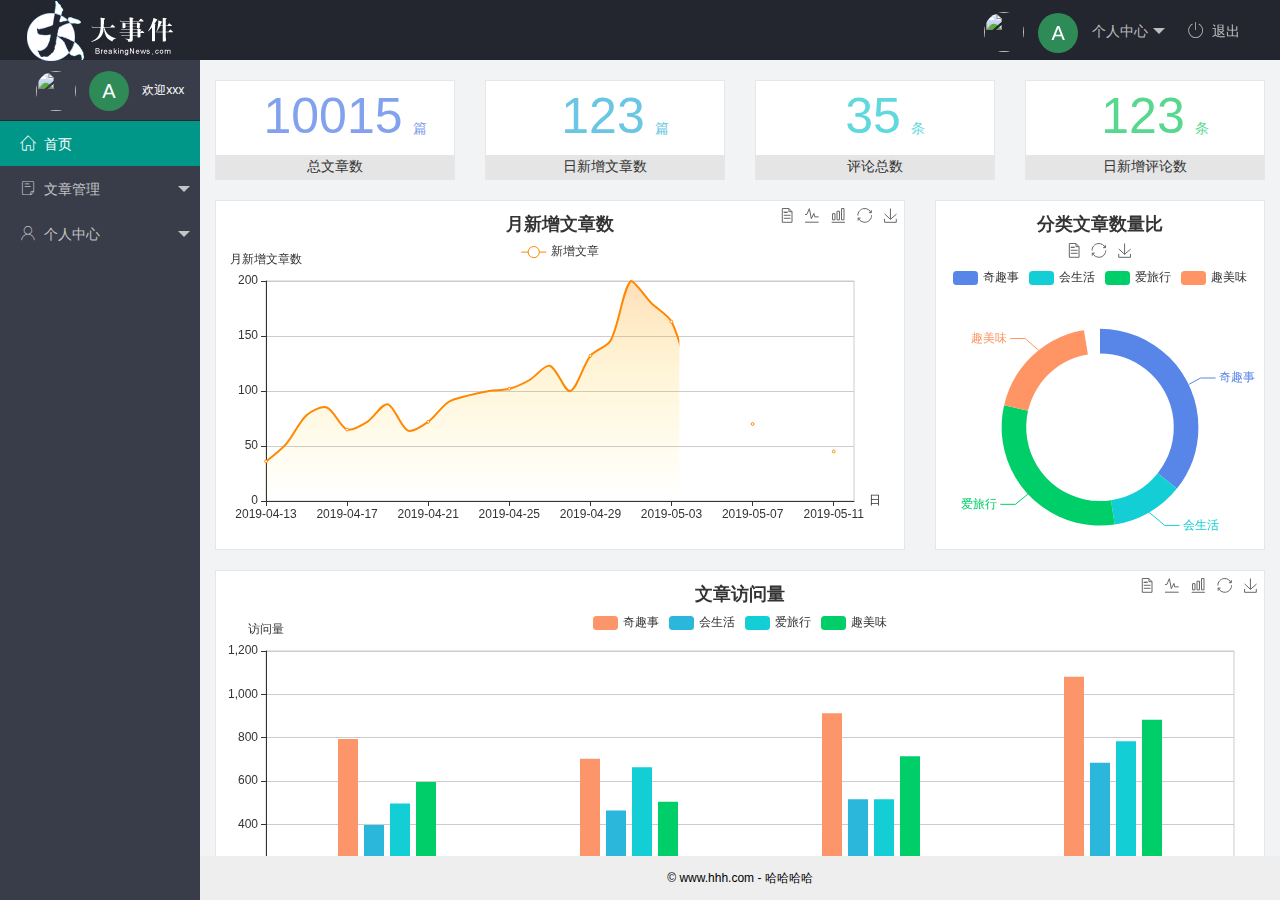
==== commit ad54cb31: "提交个人中心功能的开发" ====
--- a/index.html
+++ b/index.html
@@ -24,9 +24,9 @@
                         个人中心
                     </a>
                     <dl class="layui-nav-child">
-                        <dd><a href="">基本资料</a></dd>
-                        <dd><a href="">更换头像</a></dd>
-                        <dd><a href="">重置密码</a></dd>
+                        <dd><a href="/user/user_info.html" target="fm">基本资料</a></dd>
+                        <dd><a href="/user/user_avatar.html" target="fm">更换头像</a></dd>
+                        <dd><a href="/user/user_pwd.html" target="fm">重置密码</a></dd>
                     </dl>
                 </li>
                 <li class="layui-nav-item"></span><a href="javascript:;" id="btnLogout"><span class="iconfont icon-tuichu"></span>退出</a></li>
@@ -54,9 +54,9 @@
                     <li class="layui-nav-item">
                         <a href="javascript:;"><span class="iconfont icon-user"></span>个人中心</a>
                         <dl class="layui-nav-child">
-                            <dd><a href="javascript:;"><i class="layui-icon layui-icon-form"></i> 基本资料</a></dd>
-                            <dd><a href="javascript:;"><i class="layui-icon layui-icon-friends"></i> 更换头像</a></dd>
-                            <dd><a href="javascript:;"><i class="layui-icon layui-icon-password"></i> 重置密码</a></dd>
+                            <dd><a href="/user/user_info.html" target="fm"><i class="layui-icon layui-icon-form"></i> 基本资料</a></dd>
+                            <dd><a href="/user/user_avatar.html" target="fm"><i class="layui-icon layui-icon-friends"></i> 更换头像</a></dd>
+                            <dd><a href="/user/user_pwd.html" target="fm"><i class="layui-icon layui-icon-password"></i> 重置密码</a></dd>
                         </dl>
                     </li>                   
                 </ul>
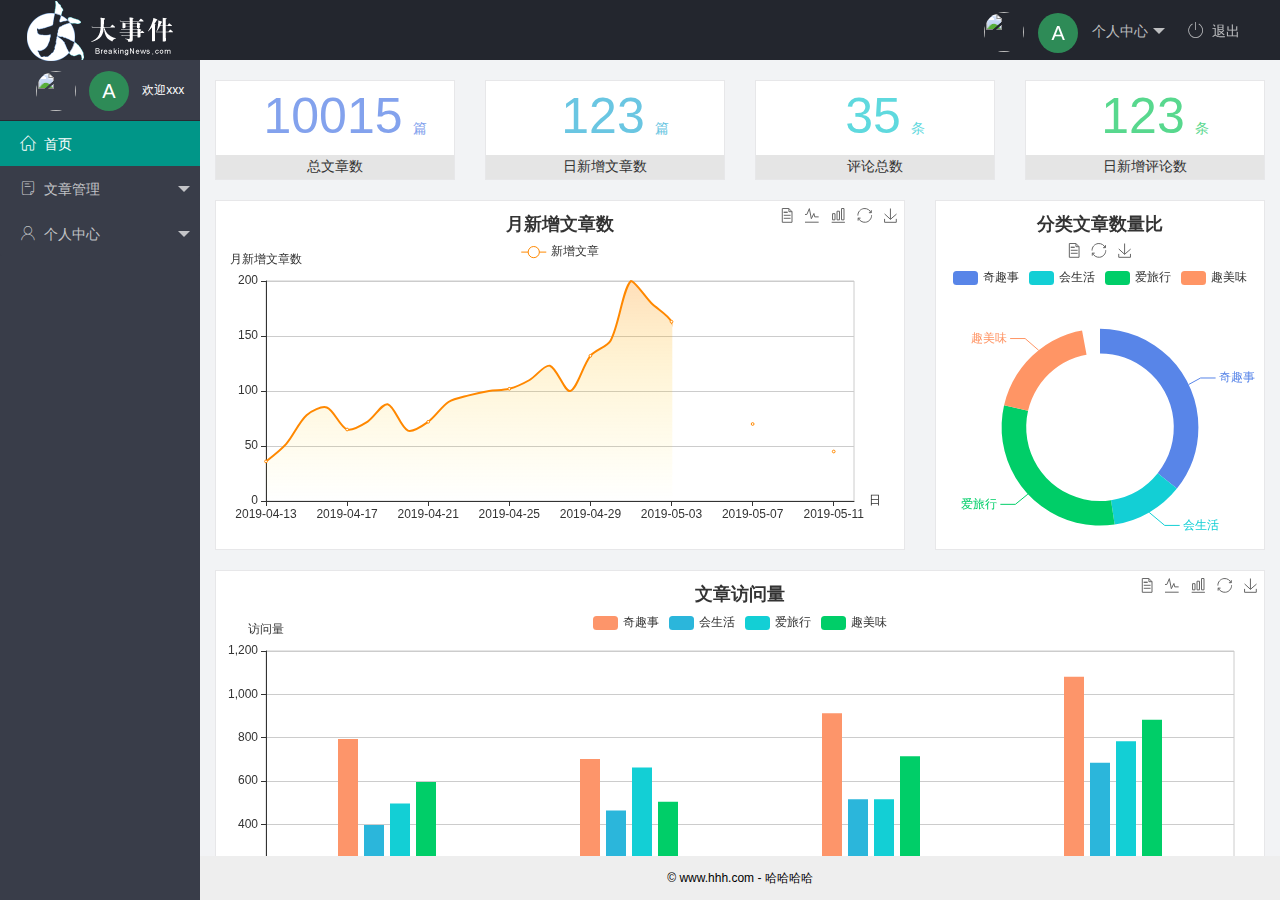
==== commit 1a07dde7: "完成文章和用户功能" ====
--- a/index.html
+++ b/index.html
@@ -46,9 +46,9 @@
                     <li class="layui-nav-item">
                         <a class="" href="javascript:;"><span class="iconfont icon-16"></span>文章管理</a>
                         <dl class="layui-nav-child">
-                            <dd><a href="javascript:;"><i class="layui-icon layui-icon-list"></i>  文章类别</a></dd>
-                            <dd><a href="javascript:;"><i class="layui-icon layui-icon-table"></i> 文章列表</a></dd>
-                            <dd><a href="javascript:;"><i class="layui-icon layui-icon-file"></i> 发布文章</a></dd>
+                            <dd><a href="/article/art_cate.html" target="fm"><i class="layui-icon layui-icon-list"></i>  文章类别</a></dd>
+                            <dd id="list"><a href="/article/art_list.html" target="fm"><i class="layui-icon layui-icon-table"></i> 文章列表</a></dd>
+                            <dd id="article"><a href="/article/art_pub.html" target="fm"><i class="layui-icon layui-icon-file"></i> 发布文章</a></dd>
                         </dl>
                     </li>
                     <li class="layui-nav-item">
@@ -68,7 +68,7 @@
             <iframe src="/home/dashboard.html" name="fm" frameborder="0"></iframe>
             
         </div>
-
+        
         <div class="layui-footer" >
             <!-- 底部固定区域 -->
             © www.hhh.com - 哈哈哈哈
